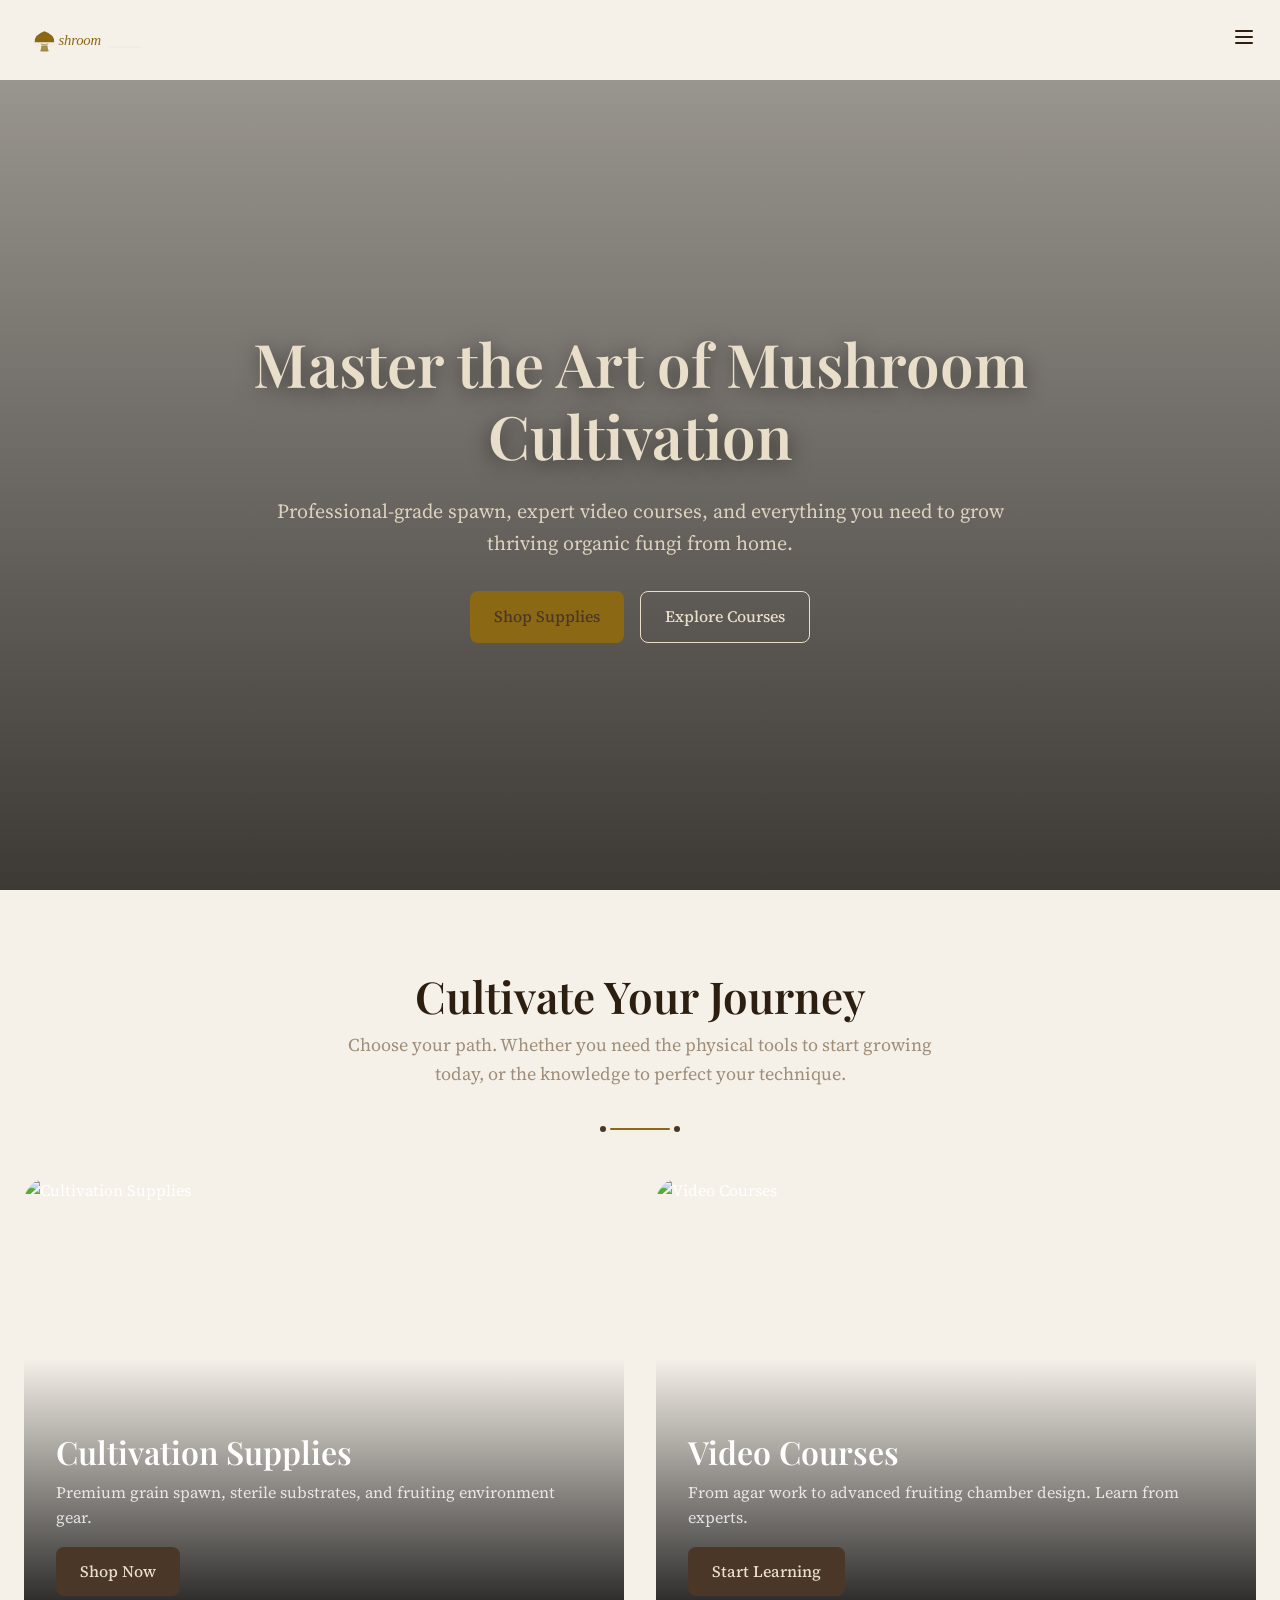
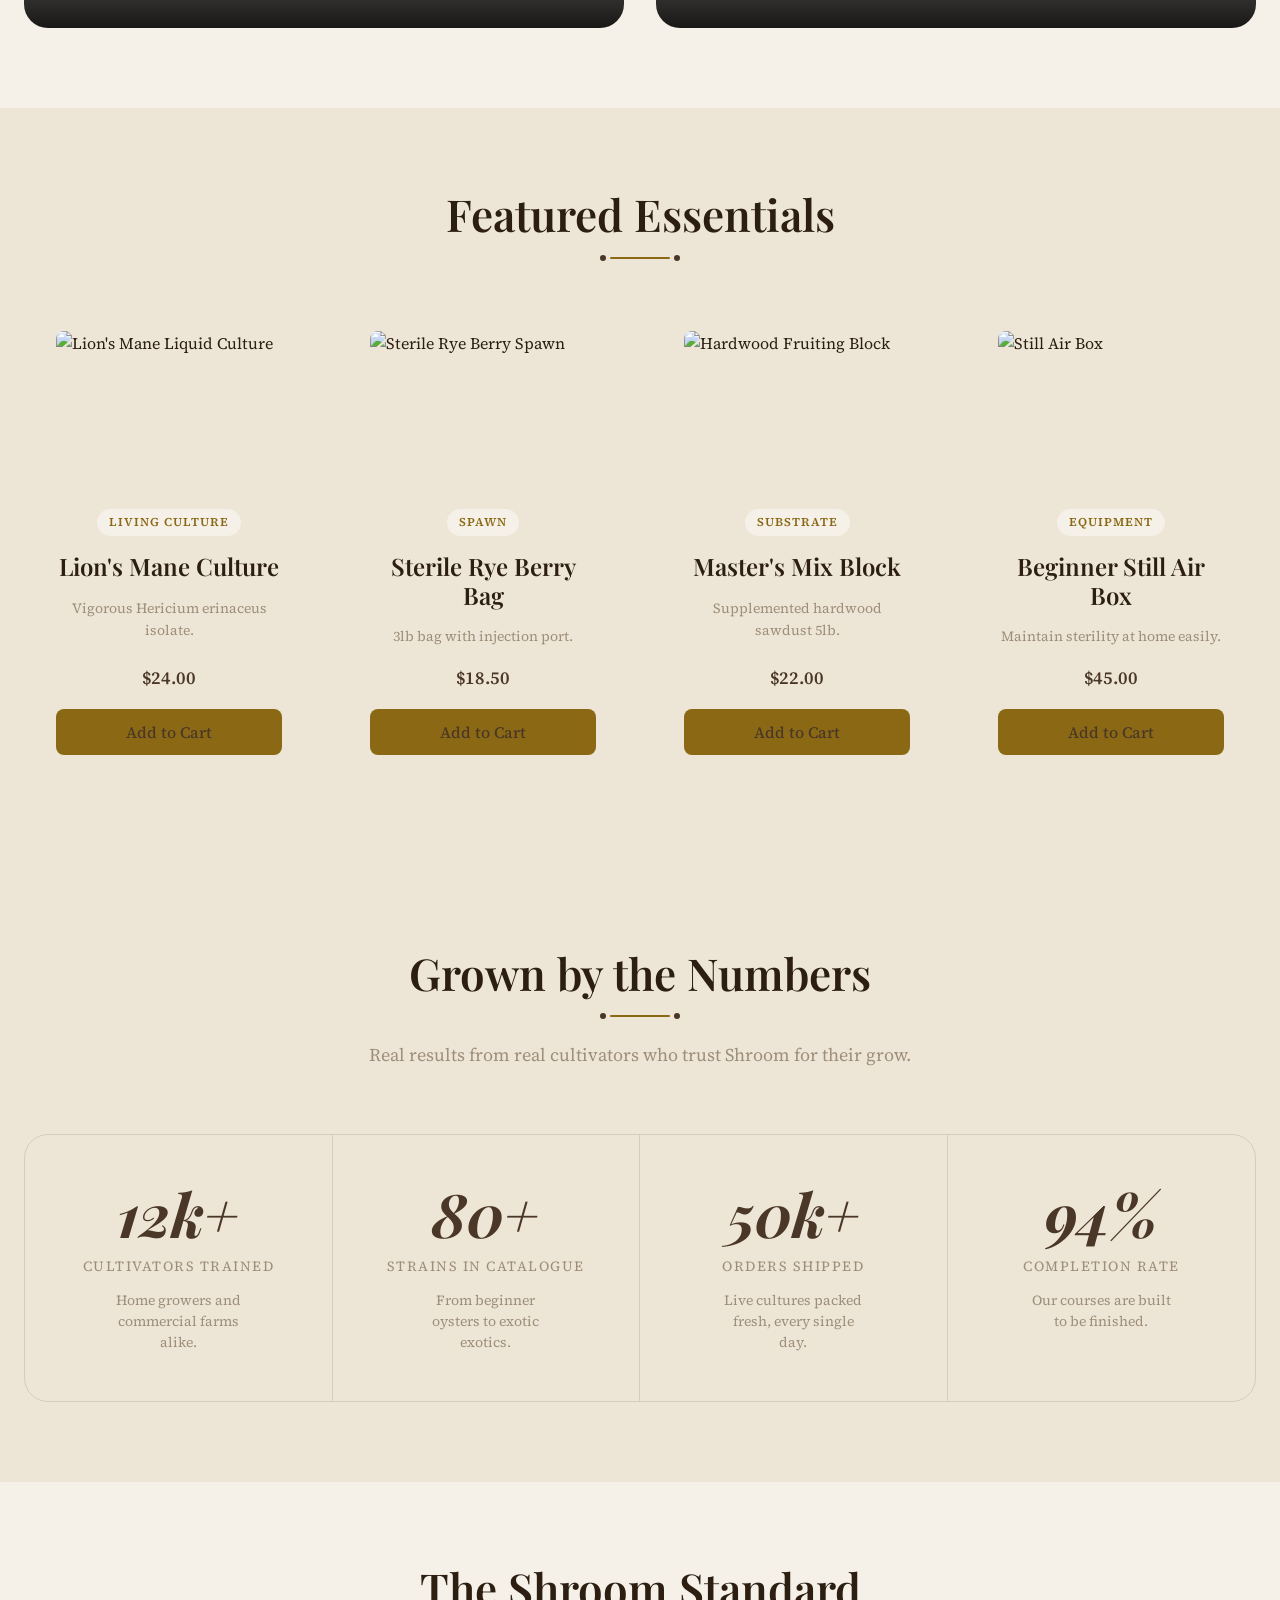
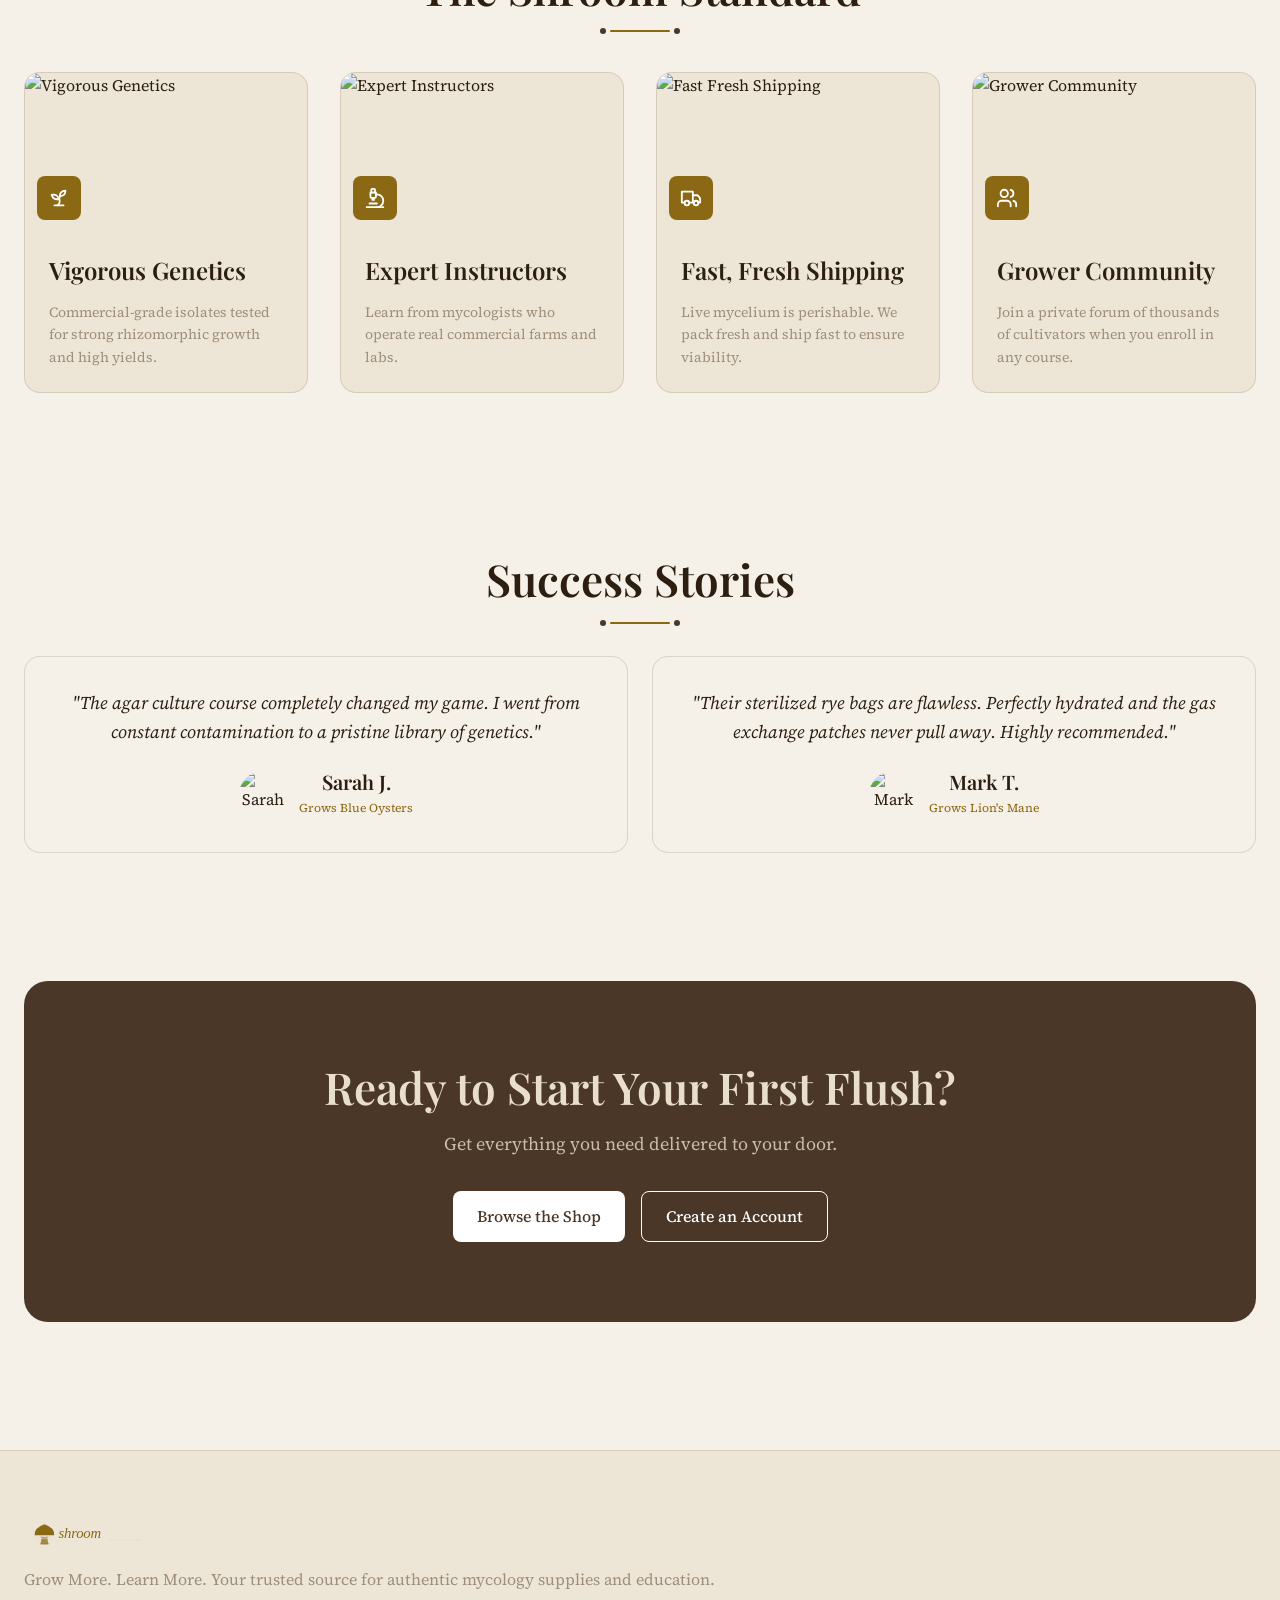
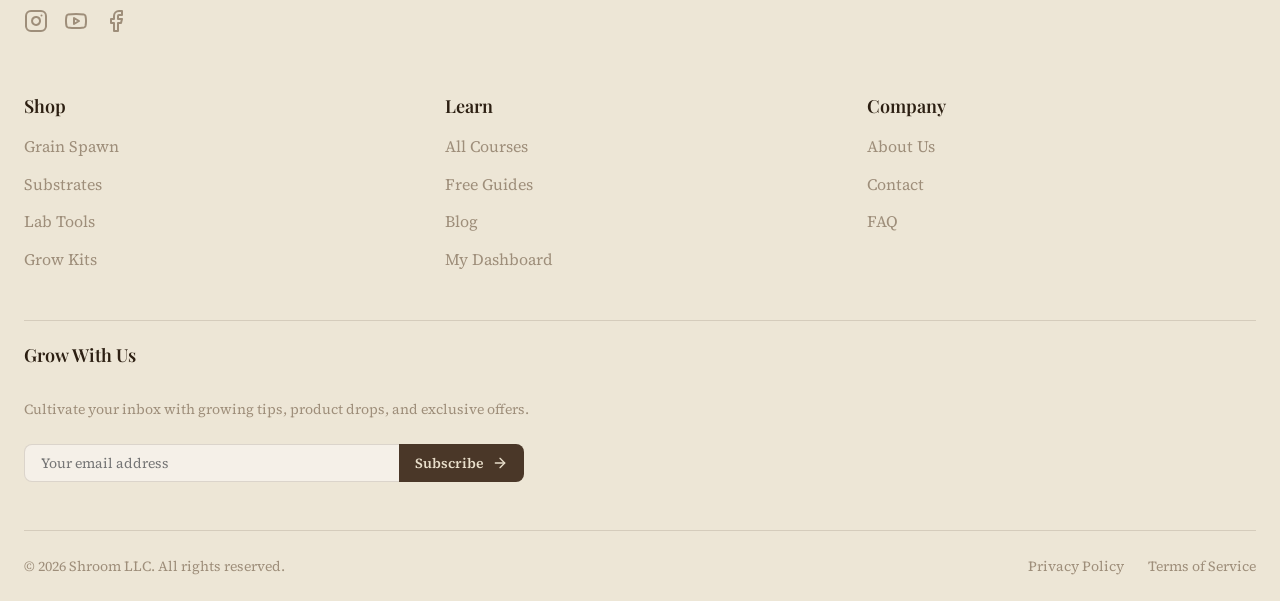
==== index.html @ fd96f79a "commit2" ====
<!DOCTYPE html>
<html lang="en">

<head>
  <meta charset="UTF-8">
  <meta name="viewport" content="width=device-width, initial-scale=1.0">
  <title>Shroom | Premium Mushroom Cultivation Supplies</title>
  <link rel="icon" type="image/svg+xml" href="assets/images/shroom_favicon.svg">
  <link rel="stylesheet" href="assets/css/style.css">
  <style>
    /* Hero specific */
    .hero {
      position: relative;
      min-height: 90vh;
      display: flex;
      align-items: center;
      justify-content: center;
      text-align: center;
      background: url('https://images.unsplash.com/photo-1416879595882-3373a0480b5b?q=80&w=2670&auto=format&fit=crop') center/cover no-repeat;
      padding: var(--space-20) var(--space-6);
      margin-top: var(--header-height);
    }

    .hero::before {
      content: '';
      position: absolute;
      inset: 0;
      background: linear-gradient(to bottom, rgba(15, 11, 8, 0.4), rgba(15, 11, 8, 0.8));
    }

    .hero-content {
      position: relative;
      z-index: 1;
      max-width: 800px;
    }

    .hero h1 {
      color: #E8DECA;
      margin-bottom: var(--space-6);
      text-shadow: 0 4px 20px rgba(0, 0, 0, 0.5);
    }

    .hero p {
      color: rgba(232, 222, 202, 0.9);
      font-size: var(--font-size-xl);
      margin-bottom: var(--space-8);
    }

    .hero-ctas {
      display: flex;
      gap: var(--space-4);
      justify-content: center;
      flex-wrap: wrap;
    }

    /* Verticals split */
    .verticals-grid {
      display: grid;
      grid-template-columns: 1fr 1fr;
      gap: var(--space-8);
      margin-top: var(--space-12);
    }

    @media (max-width: 768px) {
      .verticals-grid {
        grid-template-columns: 1fr;
      }
    }

    .vertical-card {
      position: relative;
      border-radius: var(--radius-xl);
      overflow: hidden;
      aspect-ratio: 4/3;
      display: flex;
      flex-direction: column;
      justify-content: flex-end;
      padding: var(--space-8);
      text-decoration: none;
      color: white !important;
    }

    .vertical-card::before {
      content: '';
      position: absolute;
      inset: 0;
      background: linear-gradient(to top, rgba(0, 0, 0, 0.9), transparent 60%);
      z-index: 1;
      transition: opacity var(--transition-base);
    }

    .vertical-card:hover::before {
      opacity: 0.8;
    }

    .vertical-card img {
      position: absolute;
      inset: 0;
      width: 100%;
      height: 100%;
      object-fit: cover;
      z-index: 0;
      transition: transform var(--transition-slow);
    }

    .vertical-card:hover img {
      transform: scale(1.05);
    }

    .vertical-content {
      position: relative;
      z-index: 2;
    }

    .vertical-content h3 {
      color: white;
      margin-bottom: var(--space-2);
    }

    /* Why Shroom features */
    .features-grid {
      display: grid;
      grid-template-columns: repeat(auto-fit, minmax(260px, 1fr));
      gap: var(--space-8);
    }

    .feature-item {
      background: var(--theme-surface);
      border-radius: var(--radius-lg);
      overflow: hidden;
      border: 1px solid var(--theme-border);
      text-align: left;
    }

    .feature-img-wrapper {
      position: relative;
      aspect-ratio: 16/9;
      overflow: hidden;
    }

    .feature-img-wrapper img {
      width: 100%;
      height: 100%;
      object-fit: cover;
      transition: transform var(--transition-slow);
    }

    .feature-item:hover .feature-img-wrapper img {
      transform: scale(1.05);
    }

    .feature-icon {
      position: absolute;
      bottom: var(--space-3);
      left: var(--space-3);
      width: 44px;
      height: 44px;
      background: var(--color-secondary);
      color: white;
      border-radius: var(--radius-md);
      display: flex;
      align-items: center;
      justify-content: center;
    }

    .feature-body {
      padding: var(--space-6);
    }

    /* Testimonials */
    .testimonial-slide {
      background: var(--theme-bg);
      border: 1px solid var(--theme-border);
      padding: var(--space-8);
      border-radius: var(--radius-lg);
      text-align: center;
    }

    .testimonial-quote {
      font-style: italic;
      font-size: var(--font-size-lg);
      margin-bottom: var(--space-6);
    }

    .testimonial-author {
      display: flex;
      align-items: center;
      justify-content: center;
      gap: var(--space-3);
    }

    @media (max-width: 1024px) {
      .features-grid {
        grid-template-columns: repeat(2, 1fr);
      }
    }

    @media (max-width: 360px) {
      .features-grid {
        grid-template-columns: repeat(1, 1fr);
      }
    }


    .testimonial-avatar {
      width: 48px;
      height: 48px;
      border-radius: 50%;
      object-fit: cover;
    }

    /* CTA Banner */
    .cta-banner {
      background: var(--color-primary);
      color: var(--color-text-dark);
      text-align: center;
      padding: var(--space-20) var(--space-6);
      border-radius: var(--radius-xl);
      margin: var(--space-12) 0;
      position: relative;
      overflow: hidden;
    }

    .cta-banner h2 {
      color: var(--color-text-dark);
      margin-bottom: var(--space-4);
      position: relative;
      z-index: 2;
    }

    .cta-banner p {
      color: rgba(232, 222, 202, 0.8);
      font-size: var(--font-size-lg);
      margin-bottom: var(--space-8);
      position: relative;
      z-index: 2;
    }

    .cta-banner-content {
      position: relative;
      z-index: 2;
    }

    .cta-banner::after {
      content: '';
      position: absolute;
      inset: 0;
      background: url('https://images.unsplash.com/photo-1594917637841-f76db0cced01?q=80&w=1000&auto=format&fit=crop') center/cover;
      opacity: 0.1;
      mix-blend-mode: overlay;
      z-index: 1;
    }

    .stats-section {
      padding: var(--space-20) var(--space-6);
      background: var(--theme-surface);
      text-align: center;
    }

    .stats-section .section-subtitle {
      margin-bottom: var(--space-16);
    }

    .stats-grid {
      display: grid;
      grid-template-columns: repeat(4, 1fr);
      gap: 0;
      max-width: var(--container-max);
      margin: 0 auto;
      border: 1px solid var(--theme-border);
      border-radius: var(--radius-xl);
      overflow: hidden;
    }

    @media (max-width: 768px) {
      .stats-grid {
        grid-template-columns: repeat(2, 1fr);
      }
    }

    @media (max-width: 400px) {
      .stats-grid {
        grid-template-columns: 1fr;
      }
    }

    .stat-item {
      padding: var(--space-12) var(--space-8);
      display: flex;
      flex-direction: column;
      align-items: center;
      gap: var(--space-3);
      border-right: 1px solid var(--theme-border);
      transition: background var(--transition-base);
    }

    .stat-item:last-child {
      border-right: none;
    }

    .stat-item:hover {
      background: var(--theme-bg);
    }

    @media (max-width: 768px) {
      .stat-item:nth-child(2) {
        border-right: none;
      }

      .stat-item:nth-child(1),
      .stat-item:nth-child(2) {
        border-bottom: 1px solid var(--theme-border);
      }
    }

    .stat-number {
      font-family: var(--font-display);
      font-size: var(--font-size-5xl);
      font-weight: 700;
      font-style: italic;
      color: var(--color-primary);
      line-height: 1;
    }

    html.dark .stat-number {
      color: var(--color-secondary);
    }

    .stat-label {
      font-size: var(--font-size-sm);
      color: var(--theme-text-muted);
      text-transform: uppercase;
      letter-spacing: 1.5px;
    }

    .stat-desc {
      font-size: var(--font-size-sm);
      color: var(--theme-text-muted);
      max-width: 140px;
      line-height: 1.5;
    }
  </style>
</head>

<body>

  <!-- Navbar -->
  <header class="navbar">
    <div class="container">
      <a href="index.html" class="nav-brand">
        <img src="assets/images/shroom_logo.svg" alt="Shroom" height="36" style="display:block;">
      </a>

      <ul class="nav-menu">
        <li><a href="index.html" class="nav-link">Home</a></li>
        <li><a href="home2.html" class="nav-link">Home 2</a></li>
        <li><a href="services.html" class="nav-link">Shop</a></li>

        <li><a href="blog.html" class="nav-link">Blog</a></li>
        <li><a href="contact.html" class="nav-link">Contact</a></li>
      </ul>

      <div class="nav-tools nav-tools-desktop">
        <div class="nav-divider"></div>
        <button type="button" class="tool-btn rtl-toggle-btn" aria-label="Toggle RTL">
          <svg xmlns="http://www.w3.org/2000/svg" width="24" height="24" viewBox="0 0 24 24" fill="none"
            stroke="currentColor" stroke-width="2" stroke-linecap="round" stroke-linejoin="round"
            class="lucide lucide-arrow-left-right">
            <path d="M8 3 4 7l4 4" />
            <path d="M4 7h16" />
            <path d="m16 21 4-4-4-4" />
            <path d="M20 17H4" />
          </svg>
        </button>
        <button type="button" class="tool-btn theme-toggle-btn" aria-label="Toggle Theme">
          <svg xmlns="http://www.w3.org/2000/svg" width="24" height="24" viewBox="0 0 24 24" fill="none"
            stroke="currentColor" stroke-width="2" stroke-linecap="round" stroke-linejoin="round"
            class="lucide lucide-moon">
            <path d="M12 3a6 6 0 0 0 9 9 9 9 0 1 1-9-9Z" />
          </svg>
        </button>
        <a href="login.html" class="nav-link" style="font-weight: 600;">Login</a>
        <a href="dashboard.html" class="nav-link" style="color: var(--color-secondary); font-weight: 600;">Dashboard</a>
      </div>

      <button class="hamburger-btn" aria-label="Open Menu">
        <svg xmlns="http://www.w3.org/2000/svg" width="24" height="24" viewBox="0 0 24 24" fill="none"
          stroke="currentColor" stroke-width="2" stroke-linecap="round" stroke-linejoin="round"
          class="lucide lucide-menu">
          <line x1="4" x2="20" y1="12" y2="12" />
          <line x1="4" x2="20" y1="6" y2="6" />
          <line x1="4" x2="20" y1="18" y2="18" />
        </svg>
      </button>
    </div>
  </header>

  <!-- Hamburger Drawer -->
  <div class="nav-drawer-overlay"></div>
  <div class="nav-drawer">
    <div class="nav-drawer-header">
      <a href="index.html" class="nav-brand">
        <img src="assets/images/shroom_logo.svg" alt="Shroom" height="36" style="display:block;">
      </a>
      <button class="nav-drawer-close" aria-label="Close Menu">
        <svg xmlns="http://www.w3.org/2000/svg" width="24" height="24" viewBox="0 0 24 24" fill="none"
          stroke="currentColor" stroke-width="2" stroke-linecap="round" stroke-linejoin="round" class="lucide lucide-x">
          <path d="M18 6 6 18" />
          <path d="m6 6 12 12" />
        </svg>
      </button>
    </div>
    <ul class="nav-drawer-menu">
      <li><a href="index.html" class="nav-link">Home</a></li>
      <li><a href="home2.html" class="nav-link">Home 2</a></li>
      <li><a href="services.html" class="nav-link">Shop</a></li>

      <li><a href="blog.html" class="nav-link">Blog</a></li>
      <li><a href="contact.html" class="nav-link">Contact</a></li>
      <li><a href="dashboard.html" class="nav-link" style="color: var(--color-secondary);">Dashboard</a></li>
      <li style="margin-top: var(--space-4);"><a href="login.html" class="btn btn-primary btn-block">Login</a></li>
    </ul>
    <div class="nav-drawer-tools">
      <button type="button" class="tool-btn rtl-toggle-btn" aria-label="Toggle RTL"
        style="width: auto; height: auto; border-radius: var(--radius-md); padding: var(--space-2) var(--space-4); display: flex; gap: var(--space-2); align-items: center;">
        <svg xmlns="http://www.w3.org/2000/svg" width="20" height="20" viewBox="0 0 24 24" fill="none"
          stroke="currentColor" stroke-width="2" stroke-linecap="round" stroke-linejoin="round"
          class="lucide lucide-arrow-left-right">
          <path d="M8 3 4 7l4 4" />
          <path d="M4 7h16" />
          <path d="m16 21 4-4-4-4" />
          <path d="M20 17H4" />
        </svg>
        <span style="font-size: var(--font-size-sm); font-weight: 500;">RTL</span>
      </button>
      <button type="button" class="tool-btn theme-toggle-btn" aria-label="Toggle Theme"
        style="width: auto; height: auto; border-radius: var(--radius-md); padding: var(--space-2) var(--space-4); display: flex; gap: var(--space-2); align-items: center;">
        <svg xmlns="http://www.w3.org/2000/svg" width="20" height="20" viewBox="0 0 24 24" fill="none"
          stroke="currentColor" stroke-width="2" stroke-linecap="round" stroke-linejoin="round"
          class="lucide lucide-moon">
          <path d="M12 3a6 6 0 0 0 9 9 9 9 0 1 1-9-9Z" />
        </svg>
        <span style="font-size: var(--font-size-sm); font-weight: 500;">Dark Mode</span>
      </button>
    </div>
  </div>

  <main>
    <!-- Section 1: Hero -->
    <section class="hero">
      <div class="hero-content">
        <h1 class="fade-in" style="animation-delay: 0.1s;">Master the Art of Mushroom Cultivation</h1>
        <p class="fade-in" style="animation-delay: 0.2s;">Professional-grade spawn, expert video courses, and everything
          you need to grow thriving organic fungi from home.</p>
        <div class="hero-ctas fade-in" style="animation-delay: 0.3s;">
          <a href="services.html" class="btn btn-accent">Shop Supplies</a>
          <a href="services.html" class="btn btn-secondary" style="border-color: #E8DECA; color: #E8DECA;">Explore
            Courses</a>
        </div>
      </div>
    </section>

    <!-- Section 2: Product Verticals -->
    <section class="section">
      <div class="container">
        <h2 class="section-title fade-in">Cultivate Your Journey</h2>
        <p class="section-subtitle fade-in">Choose your path. Whether you need the physical tools to start growing
          today, or the knowledge to perfect your technique.</p>
        <div class="divider fade-in"></div>

        <div class="verticals-grid">
          <a href="services.html" class="vertical-card fade-in">
            <img src="assets/images/cultivation-supplies.jpg" alt="Cultivation Supplies">
            <div class="vertical-content">
              <h3>Cultivation Supplies</h3>
              <p style="color: rgba(255,255,255,0.8); margin-bottom: var(--space-4);">Premium grain spawn, sterile
                substrates, and fruiting environment gear.</p>
              <span class="btn btn-primary">Shop Now</span>
            </div>
          </a>
          <a href="services.html" class="vertical-card fade-in" style="animation-delay: 0.1s;">
            <img src="assets/images/video-courses.jpg" alt="Video Courses">
            <div class="vertical-content">
              <h3>Video Courses</h3>
              <p style="color: rgba(255,255,255,0.8); margin-bottom: var(--space-4);">From agar work to advanced
                fruiting chamber design. Learn from experts.</p>
              <span class="btn btn-primary">Start Learning</span>
            </div>
          </a>
        </div>
        </a>
      </div>
      </div>
    </section>

    <!-- Section 3: Featured Products -->
    <section class="section" style="background: var(--theme-surface);">
      <div class="container">
        <h2 class="section-title fade-in">Featured Essentials</h2>
        <div class="divider fade-in"></div>

        <div class="card-grid cols-4" style="margin-top: var(--space-10);">
          <!-- Product Card 1 -->
          <div class="card fade-in">
            <div class="card-img-wrapper">
              <img src="assets/images/lions-mane-culture.jpg" class="card-img" alt="Lion's Mane Liquid Culture">
            </div>
            <span class="card-tag">Living Culture</span>
            <h4 class="card-title">Lion's Mane Culture</h4>
            <p class="card-desc">Vigorous Hericium erinaceus isolate.</p>
            <span class="card-price">$24.00</span>
            <button class="btn btn-accent btn-block">Add to Cart</button>
          </div>
          <!-- Product Card 2 -->
          <div class="card fade-in" style="animation-delay: 0.1s;">
            <div class="card-img-wrapper">
              <img src="assets/images/rye-berry-spawn.jpg" class="card-img" alt="Sterile Rye Berry Spawn">
            </div>
            <span class="card-tag">Spawn</span>
            <h4 class="card-title">Sterile Rye Berry Bag</h4>
            <p class="card-desc">3lb bag with injection port.</p>
            <span class="card-price">$18.50</span>
            <button class="btn btn-accent btn-block">Add to Cart</button>
          </div>
          <!-- Product Card 3 -->
          <div class="card fade-in" style="animation-delay: 0.2s;">
            <div class="card-img-wrapper">
              <img src="assets/images/masters-mix-block.jpg" class="card-img" alt="Hardwood Fruiting Block">
            </div>
            <span class="card-tag">Substrate</span>
            <h4 class="card-title">Master's Mix Block</h4>
            <p class="card-desc">Supplemented hardwood sawdust 5lb.</p>
            <span class="card-price">$22.00</span>
            <button class="btn btn-accent btn-block">Add to Cart</button>
          </div>
          <!-- Product Card 4 -->
          <div class="card fade-in" style="animation-delay: 0.3s;">
            <div class="card-img-wrapper">
              <img src="assets/images/still-air-box.jpg" class="card-img" alt="Still Air Box">
            </div>
            <span class="card-tag">Equipment</span>
            <h4 class="card-title">Beginner Still Air Box</h4>
            <p class="card-desc">Maintain sterility at home easily.</p>
            <span class="card-price">$45.00</span>
            <button class="btn btn-accent btn-block">Add to Cart</button>
          </div>
        </div>
      </div>
    </section>
    <!-- Stats Section -->
    <section class="stats-section">
      <h2 class="section-title fade-in">Grown by the Numbers</h2>
      <div class="divider fade-in"></div>
      <p class="section-subtitle fade-in">Real results from real cultivators who trust Shroom for their grow.</p>

      <div class="stats-grid">
        <div class="stat-item fade-in">
          <span class="stat-number">12k+</span>
          <span class="stat-label">Cultivators Trained</span>
          <p class="stat-desc">Home growers and commercial farms alike.</p>
        </div>
        <div class="stat-item fade-in" style="animation-delay: 0.1s;">
          <span class="stat-number">80+</span>
          <span class="stat-label">Strains in Catalogue</span>
          <p class="stat-desc">From beginner oysters to exotic exotics.</p>
        </div>
        <div class="stat-item fade-in" style="animation-delay: 0.2s;">
          <span class="stat-number">50k+</span>
          <span class="stat-label">Orders Shipped</span>
          <p class="stat-desc">Live cultures packed fresh, every single day.</p>
        </div>
        <div class="stat-item fade-in" style="animation-delay: 0.3s;">
          <span class="stat-number">94%</span>
          <span class="stat-label">Completion Rate</span>
          <p class="stat-desc">Our courses are built to be finished.</p>
        </div>
      </div>
    </section>
    <!-- Section 4: Why Shroom -->
    <section class="section">
      <div class="container">
        <h2 class="section-title fade-in">The Shroom Standard</h2>
        <div class="divider fade-in"></div>

        <div class="features-grid" style="margin-top: var(--space-10);">

          <!-- Vigorous Genetics -->
          <div class="feature-item fade-in">
            <div class="feature-img-wrapper">
              <img src="assets/images/vigorous-genetics.jpg" alt="Vigorous Genetics">
              <div class="feature-icon">
                <svg xmlns="http://www.w3.org/2000/svg" width="22" height="22" viewBox="0 0 24 24" fill="none"
                  stroke="currentColor" stroke-width="2" stroke-linecap="round" stroke-linejoin="round"
                  class="lucide lucide-sprout">
                  <path d="M7 20h10" />
                  <path d="M10 20c5.5-2.5.8-6.4 3-10" />
                  <path d="M9.5 9.4c1.1.8 1.8 2.2 2.3 3.7-2 .4-3.5.4-4.8-.3-1.2-.6-2.3-1.9-3-4.2 2.8-.5 4.4 0 5.5.8z" />
                  <path d="M14.1 6a7 7 0 0 0-1.1 4c1.9-.1 3.3-.6 4.3-1.4 1-1 1.6-2.3 1.7-4.6-2.7.1-4 1-4.9 2z" />
                </svg>
              </div>
            </div>
            <div class="feature-body">
              <h4>Vigorous Genetics</h4>
              <p style="color: var(--theme-text-muted); font-size: var(--font-size-sm);">Commercial-grade isolates
                tested for strong rhizomorphic growth and high yields.</p>
            </div>
          </div>

          <!-- Expert Instructors -->
          <div class="feature-item fade-in" style="animation-delay: 0.1s;">
            <div class="feature-img-wrapper">
              <img src="https://images.unsplash.com/photo-1576086213369-97a306d36557?w=800&auto=format&fit=crop"
                alt="Expert Instructors">
              <div class="feature-icon">
                <svg xmlns="http://www.w3.org/2000/svg" width="22" height="22" viewBox="0 0 24 24" fill="none"
                  stroke="currentColor" stroke-width="2" stroke-linecap="round" stroke-linejoin="round"
                  class="lucide lucide-microscope">
                  <path d="M6 18h8" />
                  <path d="M3 22h18" />
                  <path d="M14 22a7 7 0 1 0 0-14h-1" />
                  <path d="M9 14h2" />
                  <path d="M9 12a2 2 0 0 1-2-2V6h6v4a2 2 0 0 1-2 2Z" />
                  <path d="M12 6V3a1 1 0 0 0-1-1H9a1 1 0 0 0-1 1v3" />
                </svg>
              </div>
            </div>
            <div class="feature-body">
              <h4>Expert Instructors</h4>
              <p style="color: var(--theme-text-muted); font-size: var(--font-size-sm);">Learn from mycologists who
                operate real commercial farms and labs.</p>
            </div>
          </div>

          <!-- Fast, Fresh Shipping -->
          <div class="feature-item fade-in" style="animation-delay: 0.2s;">
            <div class="feature-img-wrapper">
              <img src="https://images.unsplash.com/photo-1586528116311-ad8dd3c8310d?w=800&auto=format&fit=crop"
                alt="Fast Fresh Shipping">
              <div class="feature-icon">
                <svg xmlns="http://www.w3.org/2000/svg" width="22" height="22" viewBox="0 0 24 24" fill="none"
                  stroke="currentColor" stroke-width="2" stroke-linecap="round" stroke-linejoin="round"
                  class="lucide lucide-truck">
                  <path d="M10 17h4V5H2v12h3" />
                  <path d="M20 17h2v-3.34a4 4 0 0 0-1.17-2.83L19 9h-5" />
                  <path d="M14 17h1" />
                  <circle cx="7.5" cy="17.5" r="2.5" />
                  <circle cx="17.5" cy="17.5" r="2.5" />
                </svg>
              </div>
            </div>
            <div class="feature-body">
              <h4>Fast, Fresh Shipping</h4>
              <p style="color: var(--theme-text-muted); font-size: var(--font-size-sm);">Live mycelium is perishable. We
                pack fresh and ship fast to ensure viability.</p>
            </div>
          </div>

          <!-- Grower Community -->
          <div class="feature-item fade-in" style="animation-delay: 0.3s;">
            <div class="feature-img-wrapper">
              <img src="assets/images/grower-community.jpg" alt="Grower Community">
              <div class="feature-icon">
                <svg xmlns="http://www.w3.org/2000/svg" width="22" height="22" viewBox="0 0 24 24" fill="none"
                  stroke="currentColor" stroke-width="2" stroke-linecap="round" stroke-linejoin="round"
                  class="lucide lucide-users">
                  <path d="M16 21v-2a4 4 0 0 0-4-4H6a4 4 0 0 0-4 4v2" />
                  <circle cx="9" cy="7" r="4" />
                  <path d="M22 21v-2a4 4 0 0 0-3-3.87" />
                  <path d="M16 3.13a4 4 0 0 1 0 7.75" />
                </svg>
              </div>
            </div>
            <div class="feature-body">
              <h4>Grower Community</h4>
              <p style="color: var(--theme-text-muted); font-size: var(--font-size-sm);">Join a private forum of
                thousands of cultivators when you enroll in any course.</p>
            </div>
          </div>

        </div>
      </div>
    </section>

    <!-- Section 5: Testimonials -->
    <section class="section">
      <div class="container">
        <h2 class="section-title fade-in">Success Stories</h2>
        <div class="divider fade-in"></div>

        <div class="card-grid" style="margin-top: var(--space-8);">
          <div class="testimonial-slide fade-in">
            <p class="testimonial-quote">"The agar culture course completely changed my game. I went from constant
              contamination to a pristine library of genetics."</p>
            <div class="testimonial-author">
              <img src="https://images.unsplash.com/photo-1544005313-94ddf0286df2?w=100&auto=format&fit=crop"
                class="testimonial-avatar" alt="Sarah J.">
              <div>
                <h5 style="margin-bottom: 0;">Sarah J.</h5>
                <span style="font-size: var(--font-size-xs); color: var(--color-secondary);">Grows Blue Oysters</span>
              </div>
            </div>
          </div>
          <div class="testimonial-slide fade-in" style="animation-delay: 0.1s;">
            <p class="testimonial-quote">"Their sterilized rye bags are flawless. Perfectly hydrated and the gas
              exchange patches never pull away. Highly recommended."</p>
            <div class="testimonial-author">
              <img src="https://images.unsplash.com/photo-1506794778202-cad84cf45f1d?w=100&auto=format&fit=crop"
                class="testimonial-avatar" alt="Mark T.">
              <div>
                <h5 style="margin-bottom: 0;">Mark T.</h5>
                <span style="font-size: var(--font-size-xs); color: var(--color-secondary);">Grows Lion's Mane</span>
              </div>
            </div>
          </div>
        </div>
      </div>
    </section>

    <!-- Section 6: CTA Banner -->
    <section class="container" style="padding-bottom: var(--space-20);">
      <div class="cta-banner fade-in">
        <div class="cta-banner-content">
          <h2>Ready to Start Your First Flush?</h2>
          <p>Get everything you need delivered to your door.</p>
          <div style="display: flex; gap: var(--space-4); justify-content: center;">
            <a href="services.html" class="btn" style="background: white; color: var(--color-primary);">Browse the
              Shop</a>
            <a href="register.html" class="btn btn-secondary" style="border-color: white; color: white;">Create an
              Account</a>
          </div>
        </div>
      </div>
    </section>

  </main>

  <!-- Footer -->
  <footer class="site-footer">
    <div class="container">
      <div class="footer-grid">
        <div class="footer-brand">
          <a href="index.html" class="nav-brand">
            <img src="assets/images/shroom_logo.svg" alt="Shroom" height="36" style="display:block;">
          </a>
          <p class="footer-tagline">Grow More. Learn More. Your trusted source for authentic mycology supplies and
            education.</p>
          <div class="footer-socials">
            <a href="#" class="social-link" aria-label="Instagram">
              <svg xmlns="http://www.w3.org/2000/svg" width="24" height="24" viewBox="0 0 24 24" fill="none"
                stroke="currentColor" stroke-width="2" stroke-linecap="round" stroke-linejoin="round"
                class="lucide lucide-instagram">
                <rect width="20" height="20" x="2" y="2" rx="5" ry="5" />
                <path d="M16 11.37A4 4 0 1 1 12.63 8 4 4 0 0 1 16 11.37z" />
                <line x1="17.5" x2="17.51" y1="6.5" y2="6.5" />
              </svg>
            </a>
            <a href="#" class="social-link" aria-label="YouTube">
              <svg xmlns="http://www.w3.org/2000/svg" width="24" height="24" viewBox="0 0 24 24" fill="none"
                stroke="currentColor" stroke-width="2" stroke-linecap="round" stroke-linejoin="round"
                class="lucide lucide-youtube">
                <path
                  d="M2.5 17a24.12 24.12 0 0 1 0-10 2 2 0 0 1 1.4-1.4 49.56 49.56 0 0 1 16.2 0A2 2 0 0 1 21.5 7a24.12 24.12 0 0 1 0 10 2 2 0 0 1-1.4 1.4 49.55 49.55 0 0 1-16.2 0A2 2 0 0 1 2.5 17" />
                <path d="m10 15 5-3-5-3z" />
              </svg>
            </a>
            <a href="#" class="social-link" aria-label="Facebook">
              <svg xmlns="http://www.w3.org/2000/svg" width="24" height="24" viewBox="0 0 24 24" fill="none"
                stroke="currentColor" stroke-width="2" stroke-linecap="round" stroke-linejoin="round"
                class="lucide lucide-facebook">
                <path d="M18 2h-3a5 5 0 0 0-5 5v3H7v4h3v8h4v-8h3l1-4h-4V7a1 1 0 0 1 1-1h3z" />
              </svg>
            </a>
          </div>
        </div>

        <div>
          <h5 class="footer-heading">Shop</h5>
          <ul class="footer-links">
            <li><a href="services.html">Grain Spawn</a></li>
            <li><a href="services.html">Substrates</a></li>
            <li><a href="services.html">Lab Tools</a></li>
            <li><a href="services.html">Grow Kits</a></li>
          </ul>
        </div>

        <div>
          <h5 class="footer-heading">Learn</h5>
          <ul class="footer-links">
            <li><a href="services.html">All Courses</a></li>
            <li><a href="blog.html">Free Guides</a></li>
            <li><a href="blog.html">Blog</a></li>
            <li><a href="dashboard.html">My Dashboard</a></li>
          </ul>
        </div>

        <div>
          <h5 class="footer-heading">Company</h5>
          <ul class="footer-links">
            <li><a href="#">About Us</a></li>
            <li><a href="contact.html">Contact</a></li>
            <li><a href="#">FAQ</a></li>
          </ul>
        </div>
        <div class="footer-newsletter">
          <h5 class="footer-heading">Grow With Us</h5>
          <p class="newsletter-description">Cultivate your inbox with growing tips, product drops, and exclusive
            offers.</p>
          <form class="newsletter-form" onsubmit="event.preventDefault(); alert('Subscribed!');">
            <input type="email" class="newsletter-input" placeholder="Your email address" required>
            <button type="submit" class="newsletter-btn">
              <span>Subscribe</span>
              <svg xmlns="http://www.w3.org/2000/svg" width="16" height="16" viewBox="0 0 24 24" fill="none"
                stroke="currentColor" stroke-width="2" stroke-linecap="round" stroke-linejoin="round"
                class="lucide lucide-arrow-right">
                <path d="M5 12h14" />
                <path d="m12 5 7 7-7 7" />
              </svg>
            </button>
          </form>
        </div>
      </div>

      <div class="footer-bottom">
        <p>&copy; 2026 Shroom LLC. All rights reserved.</p>
        <div class="footer-legal-links">
          <a href="#">Privacy Policy</a>
          <a href="#">Terms of Service</a>
        </div>
      </div>
    </div>
  </footer>

  <script src="assets/js/main.js">

  </script>

</body>

</html>
---- assets/css/style.css ----
@import url('https://fonts.googleapis.com/css2?family=Playfair+Display:ital,wght@0,400..900;1,400..900&family=Source+Serif+4:ital,opsz,wght@0,8..60,200..900;1,8..60,200..900&display=swap');

:root {
  /* Colors */
  --color-primary: #4A3728;
  --color-secondary: #8B6914;
  --color-bg-light: #F5F0E8;
  --color-bg-dark: #0F0B08;
  --color-surface-light: #EDE6D6;
  --color-surface-dark: #1A1208;
  --color-text-light: #2C1F12;
  --color-text-dark: #E8DECA;
  --color-muted: #9E8E7A;

  /* Theme Maps (Light by default) */
  --theme-bg: var(--color-bg-light);
  --theme-surface: var(--color-surface-light);
  --theme-text: var(--color-text-light);
  --theme-text-muted: var(--color-muted);
  --theme-border: rgba(74, 55, 40, 0.15);
  
  /* Typography */
  --font-display: 'Playfair Display', Georgia, serif;
  --font-body: 'Source Serif 4', Georgia, serif;
  
  --font-size-xs: 0.75rem;
  --font-size-sm: 0.875rem;
  --font-size-base: 1rem;
  --font-size-lg: 1.125rem;
  --font-size-xl: 1.25rem;
  --font-size-2xl: 1.5rem;
  --font-size-3xl: 2rem;
  --font-size-4xl: 2.75rem;
  --font-size-5xl: 3.75rem;

  /* Spacing */
  --space-1: 0.25rem; 
  --space-2: 0.5rem; 
  --space-3: 0.75rem;
  --space-4: 1rem; 
  --space-6: 1.5rem; 
  --space-8: 2rem;
  --space-10: 2.5rem; 
  --space-12: 3rem; 
  --space-16: 4rem;
  --space-20: 5rem; 
  --space-24: 6rem;

  /* Layout */
  --container-max: 1280px;
  --radius-sm: 4px; 
  --radius-md: 8px; 
  --radius-lg: 16px; 
  --radius-xl: 24px;

  /* Transitions */
  --transition-fast: 0.15s ease;
  --transition-base: 0.3s ease;
  --transition-slow: 0.5s ease;
  
  /* Components */
  --header-height: 80px;
  --sidebar-width: 260px;
}

/* Dark Mode */
html.dark {
  --theme-bg: var(--color-bg-dark);
  --theme-surface: var(--color-surface-dark);
  --theme-text: var(--color-text-dark);
  --theme-text-muted: rgba(232, 222, 202, 0.6);
  --theme-border: rgba(232, 222, 202, 0.15);
}

/* Reset / Base */
* {
  box-sizing: border-box;
  margin: 0;
  padding: 0;
}

html {
  scroll-behavior: smooth;
  transition: background var(--transition-base), color var(--transition-base);
}

body {
  font-family: var(--font-body);
  font-size: var(--font-size-base);
  line-height: 1.6;
  background-color: var(--theme-bg);
  color: var(--theme-text);
  overflow-x: hidden;
  display: flex;
  flex-direction: column;
  min-height: 100vh;
}

img {
  max-width: 100%;
  height: auto;
  display: block;
}

a {
  color: inherit;
  text-decoration: none;
  transition: color var(--transition-fast);
}

button {
  font-family: inherit;
  border: none;
  background: none;
  cursor: pointer;
}

h1, h2, h3, h4, h5, h6 {
  font-family: var(--font-display);
  font-weight: 600;
  line-height: 1.2;
  margin-bottom: var(--space-4);
  color: var(--theme-text);
}

h1 { font-size: var(--font-size-5xl); }
h2 { font-size: var(--font-size-4xl); }
h3 { font-size: var(--font-size-3xl); }
h4 { font-size: var(--font-size-2xl); }
h5 { font-size: var(--font-size-xl); }
h6 { font-size: var(--font-size-lg); }

/* Globals & Layout */
.container {
  width: 100%;
  max-width: var(--container-max);
  margin: 0 auto;
  padding: 0 var(--space-6);
}

.section {
  padding: var(--space-20) 0;
}

.section-title {
  text-align: center;
  margin-bottom: var(--space-2);
}

.section-subtitle {
  text-align: center;
  color: var(--theme-text-muted);
  max-width: 600px;
  margin: 0 auto var(--space-10);
  font-size: var(--font-size-lg);
}

.divider {
  width: 60px;
  height: 2px;
  background-color: var(--color-secondary);
  margin: var(--space-4) auto var(--space-6);
  border-radius: var(--radius-sm);
  position: relative;
}
.divider::before, .divider::after {
  content: '';
  position: absolute;
  top: -2px;
  width: 6px;
  height: 6px;
  border-radius: 50%;
  background-color: var(--color-primary);
}
.divider::before { left: -10px; }
.divider::after { right: -10px; }
html.dark .divider::before, html.dark .divider::after {
  background-color: var(--color-secondary);
}

/* Button Variants */
.btn {
  display: inline-flex;
  align-items: center;
  justify-content: center;
  gap: var(--space-2);
  padding: var(--space-3) var(--space-6);
  font-size: var(--font-size-base);
  font-weight: 500;
  border-radius: var(--radius-md);
  transition: transform var(--transition-fast), box-shadow var(--transition-fast), background var(--transition-fast), color var(--transition-fast);
  text-align: center;
}

.btn:hover {
  transform: scale(1.03) translateY(-1px);
  box-shadow: 0 4px 12px rgba(0,0,0,0.1);
}

.btn:active {
  transform: scale(0.98);
}

.btn-primary {
  background-color: var(--color-primary);
  color: var(--color-text-dark);
}
.btn-primary:hover {
  background-color: #3b2b1f;
  color: var(--color-text-dark);
}

.btn-secondary {
  border: 1px solid var(--color-primary);
  color: var(--color-primary);
}
html.dark .btn-secondary {
  border-color: var(--color-secondary);
  color: var(--color-secondary);
}

.btn-secondary:hover {
  background-color: rgba(74, 55, 40, 0.05);
}
html.dark .btn-secondary:hover {
  background-color: rgba(139, 105, 20, 0.1);
}

.btn-accent {
  background-color: var(--color-secondary);
  color: var(--color-primary);
}
.btn-accent:hover {
  background-color: #7a5c10;
  color: var(--color-primary);
}

.btn-block {
  width: 100%;
}

/* Navbar */
.navbar {
  position: fixed;
  top: 0; left: 0; right: 0;
  height: var(--header-height);
  display: flex;
  align-items: center;
  z-index: 1000;
  transition: background var(--transition-base), box-shadow var(--transition-fast);
  background: var(--theme-bg);
}
.navbar.scrolled {
  background: rgba(245, 240, 232, 0.9);
  backdrop-filter: blur(10px);
  box-shadow: 0 2px 10px rgba(0,0,0,0.05);
}
html.dark .navbar.scrolled {
  background: rgba(15, 11, 8, 0.9);
  box-shadow: 0 2px 10px rgba(0,0,0,0.5);
}

.navbar .container {
  display: flex;
  align-items: center;
  justify-content: space-between;
}

.nav-brand {
  font-family: var(--font-display);
  font-style: italic;
  font-weight: 700;
  font-size: var(--font-size-2xl);
  color: var(--theme-text);
  letter-spacing: -0.5px;
}

.nav-menu {
  display: flex;
  align-items: center;
  gap: var(--space-6);
  list-style: none;
}

.nav-link {
  font-weight: 500;
  position: relative;
}
.nav-link::after {
  content: '';
  position: absolute;
  bottom: -4px; left: 0; right: 0;
  height: 2px;
  background: var(--color-secondary);
  transform: scaleX(0);
  transition: transform var(--transition-base);
  transform-origin: right;
}
.nav-link:hover::after {
  transform: scaleX(1);
  transform-origin: left;
}

.nav-tools {
  display: flex;
  align-items: center;
  gap: var(--space-4);
}

.tool-btn {
  width: 36px; height: 36px;
  display: flex; align-items: center; justify-content: center;
  border-radius: 50%;
  color: var(--theme-text);
  background: var(--theme-surface);
  transition: background var(--transition-fast);
}
.tool-btn:hover {
  background: var(--theme-border);
}
.tool-btn svg {
  width: 20px; height: 20px;
}

.nav-divider {
  width: 1px;
  height: 24px;
  background: var(--theme-border);
}

.hamburger-btn {
  display: none;
  font-size: 24px;
  color: var(--theme-text);
}

/* Nav Drawer */
.nav-drawer-overlay {
  position: fixed;
  inset: 0;
  background: rgba(0,0,0,0.6);
  z-index: 9998;
  opacity: 0;
  visibility: hidden;
  transition: opacity var(--transition-base);
}
.nav-drawer-overlay.active {
  opacity: 1;
  visibility: visible;
}

.nav-drawer {
  position: fixed;
  top: 0; right: 0; bottom: 0;
  width: 300px;
  background: var(--theme-bg);
  z-index: 9999;
  transform: translateX(100%);
  transition: transform var(--transition-base);
  padding: var(--space-8) var(--space-6);
  display: flex;
  flex-direction: column;
}
.nav-drawer.active {
  transform: translateX(0);
}
.nav-drawer-header {
  display: flex;
  justify-content: space-between;
  align-items: center;
  margin-bottom: var(--space-8);
}
.nav-drawer-close {
  color: var(--theme-text);
}
.nav-drawer-menu {
  display: flex;
  flex-direction: column;
  gap: var(--space-6);
  list-style: none;
  margin-bottom: auto;
}
.nav-drawer-tools {
  display: flex;
  gap: var(--space-4);
  padding-top: var(--space-6);
  border-top: 1px solid var(--theme-border);
}

/* Auth Cards */
.auth-page {
  min-height: 100vh;
  display: flex;
  align-items: center;
  justify-content: center;
  padding: var(--space-6);
  background: var(--theme-bg);
}

.auth-card {
  width: 100%;
  max-width: 480px;
  background: var(--theme-surface);
  border-radius: var(--radius-xl);
  padding: var(--space-10);
  box-shadow: 0 10px 40px rgba(0,0,0,0.05);
  position: relative;
}
html.dark .auth-card {
  box-shadow: 0 10px 40px rgba(0,0,0,0.3);
}

.auth-toggles {
  position: absolute;
  top: var(--space-6);
  right: var(--space-6);
  display: flex;
  gap: var(--space-2);
}

.auth-header {
  text-align: center;
  margin-bottom: var(--space-8);
}
.auth-logo {
  font-family: var(--font-display);
  font-style: italic;
  font-weight: 700;
  font-size: var(--font-size-3xl);
  color: var(--color-primary);
  margin-bottom: var(--space-2);
  display: inline-block;
}
/* html.dark .auth-logo { color: var(--color-secondary); } */

.nav-brand img,
.auth-logo img {
  height: 36px;
  width: auto;
  display: block;
}
.auth-logo img {
  height: 48px;
  margin: 0 auto;
}

.auth-form {
  display: flex;
  flex-direction: column;
  gap: var(--space-4);
}

.form-group {
  display: flex;
  flex-direction: column;
  gap: var(--space-2);
}

.form-label {
  font-size: var(--font-size-sm);
  font-weight: 600;
}

.form-input-container {
  position: relative;
}

.form-input {
  width: 100%;
  padding: var(--space-3) var(--space-4);
  background: var(--theme-bg);
  border: 1px solid var(--theme-border);
  border-radius: var(--radius-md);
  color: var(--theme-text);
  font-family: var(--font-body);
  font-size: var(--font-size-base);
  transition: border-color var(--transition-fast);
}
.form-input:focus {
  outline: none;
  border-color: var(--color-secondary);
}

.input-icon-btn {
  position: absolute;
  right: var(--space-3);
  top: 50%;
  transform: translateY(-50%);
  color: var(--theme-text-muted);
}

.auth-options {
  display: flex;
  justify-content: space-between;
  align-items: center;
  font-size: var(--font-size-sm);
}

.checkbox-label {
  display: flex;
  align-items: center;
  gap: var(--space-2);
  cursor: pointer;
}
.checkbox-label input[type="checkbox"] {
  accent-color: var(--color-primary);
  width: 16px; height: 16px;
}

.auth-link {
  color: var(--color-secondary);
  font-weight: 500;
}
.auth-link:hover { text-decoration: underline; }

.auth-divider {
  display: flex;
  align-items: center;
  text-align: center;
  color: var(--theme-text-muted);
  font-size: var(--font-size-sm);
  margin: var(--space-6) 0;
}
.auth-divider::before, .auth-divider::after {
  content: '';
  flex: 1;
  border-bottom: 1px solid var(--theme-border);
}
.auth-divider span {
  padding: 0 var(--space-4);
}

/* Shared Cards */
.card-grid {
  display: grid;
  gap: var(--space-6);
  grid-template-columns: repeat(auto-fit, minmax(300px, 1fr));
}
.card-grid.cols-4 {
  grid-template-columns: repeat(auto-fit, minmax(260px, 1fr));
}
/* Ensure odd numbers are centered by grid configuration if needed, or by flex */

.card {
  background: var(--theme-surface);
  border-radius: var(--radius-lg);
  overflow: hidden;
  display: flex;
  flex-direction: column;
  transition: transform var(--transition-base), box-shadow var(--transition-base);
  padding: var(--space-8);
  align-items: center;
  gap: var(--space-4);
}
.card:hover {
  transform: translateY(-4px);
  box-shadow: 0 12px 30px rgba(0,0,0,0.08);
}
html.dark .card:hover {
  box-shadow: 0 12px 30px rgba(0,0,0,0.4);
}

.card-img-wrapper {
  width: 100%;
  aspect-ratio: 4/3;
  border-radius: var(--radius-md);
  overflow: hidden;
  margin-bottom: calc(var(--space-2) * -1); /* Slight adjustment */
}
.card-img {
  width: 100%;
  height: 100%;
  object-fit: cover;
  transition: transform var(--transition-slow);
}
.card:hover .card-img {
  transform: scale(1.05);
}

.card-tag {
  background: var(--theme-bg);
  color: var(--color-secondary);
  padding: var(--space-1) var(--space-3);
  border-radius: var(--radius-xl);
  font-size: var(--font-size-xs);
  font-weight: 600;
  text-transform: uppercase;
  letter-spacing: 1px;
}

.card-title {
  text-align: center;
  margin-bottom: 0;
}
.card-desc {
  text-align: center;
  color: var(--theme-text-muted);
  font-size: var(--font-size-sm);
  flex-grow: 1; /* Pushes button to bottom */
}
.card-price {
  font-size: var(--font-size-lg);
  font-weight: 600;
  color: var(--color-primary);
}
html.dark .card-price {
  color: var(--color-secondary);
}

/* Dashboard Global */
.dashboard-layout {
  display: flex;
  min-height: 100vh;
  background: var(--theme-bg);
}

.dashboard-sidebar {
  width: var(--sidebar-width);
  background: var(--theme-surface);
  border-right: 1px solid var(--theme-border);
  display: flex;
  flex-direction: column;
  position: fixed;
  top: 0; bottom: 0; left: 0;
  z-index: 100;
  transition: transform var(--transition-base);
}

.sidebar-header {
  height: var(--header-height);
  display: flex;
  align-items: center;
  padding: 0 var(--space-6);
  border-bottom: 1px solid var(--theme-border);
}

.sidebar-profile {
  padding: var(--space-6);
  display: flex;
  align-items: center;
  gap: var(--space-4);
  border-bottom: 1px solid var(--theme-border);
}

.sidebar-profile img {
  width: 48px;
  height: 48px;
  border-radius: 50%;
  object-fit: cover;
  border: 2px solid var(--theme-border);
}

.profile-info {
  display: flex;
  flex-direction: column;
}

.profile-name {
  font-weight: 600;
  color: var(--theme-text);
  font-size: var(--font-size-sm);
}

.profile-role {
  font-size: var(--font-size-xs);
  color: var(--theme-text-muted);
}

.sidebar-nav {
  padding: var(--space-6) 0;
  flex-grow: 1;
}

.sidebar-link {
  display: flex;
  align-items: center;
  gap: var(--space-4);
  padding: var(--space-3) var(--space-6);
  color: var(--theme-text-muted);
  font-weight: 500;
  transition: background var(--transition-fast), color var(--transition-fast);
}
.sidebar-link:hover, .sidebar-link.active {
  background: rgba(74, 55, 40, 0.05);
  color: var(--theme-text);
  border-right: 3px solid var(--color-primary);
}
html.dark .sidebar-link:hover, html.dark .sidebar-link.active {
  background: rgba(139, 105, 20, 0.1);
  border-right-color: var(--color-secondary);
}

.sidebar-footer {
  padding: var(--space-6);
  border-top: 1px solid var(--theme-border);
}

.dashboard-main {
  flex-grow: 1;
  margin-left: var(--sidebar-width);
  display: flex;
  flex-direction: column;
}

.dashboard-header {
  height: var(--header-height);
  background: var(--theme-surface);
  border-bottom: 1px solid var(--theme-border);
  display: flex;
  align-items: center;
  justify-content: space-between;
  padding: 0 var(--space-8);
  position: sticky;
  top: 0;
  z-index: 99;
}

.dash-header-title {
  font-size: var(--font-size-xl);
  margin: 0;
  font-family: var(--font-body);
}

.dash-header-tools {
  display: flex;
  align-items: center;
  gap: var(--space-6);
}

.notification-btn {
  position: relative;
  color: var(--theme-text-muted);
}
.notification-btn:hover { color: var(--theme-text); }
.notification-badge {
  position: absolute;
  top: 0; right: 0;
  width: 8px; height: 8px;
  background: var(--color-secondary);
  border-radius: 50%;
}

.profile-dropdown {
  display: flex;
  align-items: center;
  gap: var(--space-3);
  cursor: pointer;
}
.profile-avatar {
  width: 40px; height: 40px;
  border-radius: 50%;
  object-fit: cover;
  border: 2px solid var(--theme-border);
}

.dashboard-content {
  padding: var(--space-8);
  flex-grow: 1;
}

.dashboard-toggle-btn {
  display: none;
}

/* Footer */
.site-footer {
  background: var(--theme-surface);
  padding: var(--space-16) 0 var(--space-6);
  margin-top: auto;
  border-top: 1px solid var(--theme-border);
}

.footer-grid {
  display: grid;
  grid-template-columns: 2fr 1fr 1fr 1fr 1fr;
  gap: var(--space-8);
  margin-bottom: var(--space-12);
}

.footer-brand {
  display: flex;
  flex-direction: column;
  gap: var(--space-4);
}
.footer-tagline {
  color: var(--theme-text-muted);
}

.footer-socials {
  display: flex;
  gap: var(--space-4);
}
.social-link {
  color: var(--theme-text-muted);
}
.social-link:hover {
  color: var(--color-primary);
}
html.dark .social-link:hover { color: var(--color-secondary); }

.footer-heading {
  font-size: var(--font-size-lg);
  margin-bottom: var(--space-4);
}

.footer-links {
  list-style: none;
  display: flex;
  flex-direction: column;
  gap: var(--space-3);
}
.footer-links a {
  color: var(--theme-text-muted);
}
.footer-links a:hover {
  color: var(--theme-text);
}

.footer-newsletter {
  display: flex;
  flex-direction: column;
  gap: var(--space-4);
}

.newsletter-description {
  color: var(--theme-text-muted);
  font-size: var(--font-size-sm);
  line-height: 1.5;
}

.newsletter-form {
  display: flex;
  flex-direction: row;
  margin-top: var(--space-2);
}

.newsletter-input {
  flex: 1;
  padding: var(--space-2) var(--space-4);
  background: var(--theme-bg);
  border: 1px solid var(--theme-border);
  border-right: none;
  border-radius: var(--radius-md) 0 0 var(--radius-md);
  color: var(--theme-text);
  font-family: var(--font-body);
  font-size: var(--font-size-sm);
  transition: border-color var(--transition-fast), box-shadow var(--transition-fast);
}

.newsletter-input:focus {
  outline: none;
  border-color: var(--color-secondary);
  box-shadow: -3px 0 0 0 rgba(139, 105, 20, 0.1);
}

.newsletter-btn {
  background: var(--color-primary);
  color: var(--color-text-dark);
  padding: var(--space-2) var(--space-4);
  border-radius: 0 var(--radius-md) var(--radius-md) 0;
  font-weight: 600;
  font-size: var(--font-size-sm);
  transition: all var(--transition-fast);
  width: auto;
  display: flex;
  align-items: center;
  justify-content: center;
  gap: var(--space-2);
  white-space: nowrap;
}

.newsletter-btn:hover {
  background: var(--color-secondary);
  color: var(--color-primary);
  transform: translateY(-1px);
}

html.dark .newsletter-btn {
  background: var(--color-secondary);
  color: var(--color-primary);
}

html.dark .newsletter-btn:hover {
  background: var(--color-text-dark);
  color: var(--color-primary);
}

.footer-bottom {
  display: flex;
  justify-content: space-between;
  align-items: center;
  padding-top: var(--space-6);
  border-top: 1px solid var(--theme-border);
  color: var(--theme-text-muted);
  font-size: var(--font-size-sm);
}

.footer-legal-links {
  display: flex;
  gap: var(--space-6);
}

/* Tables */
.table-wrapper {
  background: var(--theme-surface);
  border-radius: var(--radius-lg);
  border: 1px solid var(--theme-border);
  overflow-x: auto;
  -webkit-overflow-scrolling: touch;
}

/* Custom Dashboard Table Scrollbar Styling (Always Visible) */
.table-wrapper::-webkit-scrollbar {
  height: 12px;
  background-color: var(--theme-bg);
  display: block;
}

.table-wrapper::-webkit-scrollbar-thumb {
  background: var(--color-secondary);
  border-radius: var(--radius-xl);
  border: 3px solid var(--theme-bg); /* Padding effect */
  min-height: 40px;
}

.table-wrapper::-webkit-scrollbar-track {
  background: var(--theme-bg);
  border-radius: var(--radius-xl);
}

.table-wrapper {
  padding-bottom: 2px; /* Small gap for visibility */
}

.table {
  width: 100%;
  min-width: 800px;
  border-collapse: collapse;
  text-align: left;
}

.table th, .table td {
  padding: var(--space-4) var(--space-6);
  border-bottom: 1px solid var(--theme-border);
}

.table th {
  font-weight: 600;
  color: var(--theme-text-muted);
  font-size: var(--font-size-sm);
  text-transform: uppercase;
  letter-spacing: 0.5px;
}

.table tr:last-child td {
  border-bottom: none;
}

.table tbody tr {
  transition: background var(--transition-fast);
}
.table tbody tr:hover {
  background: var(--theme-bg);
}

.status-badge {
  display: inline-flex;
  padding: 4px 12px;
  border-radius: var(--radius-xl);
  font-size: var(--font-size-xs);
  font-weight: 600;
}
.status-processing { background: rgba(139, 105, 20, 0.1); color: var(--color-secondary); }
.status-shipped { background: rgba(139, 105, 20, 0.1); color: var(--color-secondary); }
.status-delivered { background: var(--theme-border); color: var(--theme-text); }

/* Progress */
.progress-container {
  width: 100%;
  display: flex;
  flex-direction: column;
  gap: var(--space-2);
}
.progress-bar-bg {
  width: 100%;
  height: 6px;
  background: var(--theme-bg);
  border-radius: var(--radius-sm);
  overflow: hidden;
}
.progress-bar-fill {
  height: 100%;
  background: var(--color-primary);
  border-radius: var(--radius-sm);
}
html.dark .progress-bar-fill { background: var(--color-secondary); }
.progress-text {
  font-size: var(--font-size-xs);
  color: var(--theme-text-muted);
  display: flex;
  justify-content: space-between;
}

/* Animation utilities */
.fade-in {
  opacity: 0;
  transform: translateY(20px);
  transition: opacity 0.6s ease-out, transform 0.6s ease-out;
}
.fade-in.visible {
  opacity: 1;
  transform: translateY(0);
}

/* Animations disabled for reduced motion */
@media (prefers-reduced-motion: reduce) {
  * {
    animation-duration: 0.01ms !important;
    animation-iteration-count: 1 !important;
    transition-duration: 0.01ms !important;
    scroll-behavior: auto !important;
  }
}

/* Responsive Breakpoints */
@media (max-width: 1439px) { /* < 1440px */
  .nav-menu, .nav-tools-desktop {
    display: none; /* Hide main links and toggles */
  }
  .hamburger-btn {
    display: block; /* Show hamburger */
  }
  /* Show toggles in drawer */
  .nav-drawer-tools .nav-tools-mobile {
    display: flex;
  }
  
  /* Footer */
  .footer-grid {
    grid-template-columns: repeat(3, 1fr);
  }
  .footer-brand {
    grid-column: span 3;
    margin-bottom: var(--space-6);
  }
  .footer-newsletter {
    grid-column: span 3;
    border-top: 1px solid var(--theme-border);
    padding-top: var(--space-6);
    margin-top: var(--space-4);
  }
  .newsletter-form {
    flex-direction: row;
    max-width: 500px;
  }
  .newsletter-btn {
    width: auto;
    white-space: nowrap;
  }
}

@media (max-width: 1024px) {
  :root {
    --font-size-5xl: 3rem;
    --font-size-4xl: 2.25rem;
    --font-size-3xl: 1.75rem;
  }
  
  .card-grid, .card-grid.cols-4 {
    grid-template-columns: repeat(2, 1fr);
  }


}

@media (max-width: 768px) {
  .section { padding: var(--space-12) 0; }
  
  .footer-grid {
    grid-template-columns: 1fr 1fr;
  }
  .footer-brand {
    grid-column: span 2;
  }

  /* Dashboard (Collapse at 768px) */
  .dashboard-sidebar {
    transform: translateX(-100%);
  }
  .dashboard-sidebar.active {
    transform: translateX(0);
  }
  .dashboard-main {
    margin-left: 0;
  }
  .dashboard-toggle-btn {
    display: block;
  }
  
  .footer-bottom {
    flex-direction: column;
    gap: var(--space-4);
    text-align: center;
  }
  .footer-newsletter {
    grid-column: span 2;
  }
  .newsletter-form {
    flex-direction: row;
    max-width: 400px;
  }
  .newsletter-btn {
    width: auto;
  }
}

@media (max-width: 360px) {
  /* 360px specific centering and non-overflow rules */
  .container {
    padding: 0 var(--space-4);
  }
  
  .card-grid, .card-grid.cols-4 {
    grid-template-columns: 1fr;
  }
  
  .footer-grid {
    grid-template-columns: 1fr;
    text-align: center;
  }
  .newsletter-form {
    flex-direction: row; /* Force row on small screens as requested */
  }
  .newsletter-btn {
    padding: var(--space-2) var(--space-3); /* Even tighter padding for very small screens */
  }
  .footer-brand {
    grid-column: span 1;
    align-items: center;
  }
  .footer-socials {
    justify-content: center;
  }
  .footer-legal-links {
    flex-direction: column;
    gap: var(--space-2);
  }
  .nav-drawer {
    width: 280px;
  }
  .auth-card {
    padding: var(--space-6);
  }
}
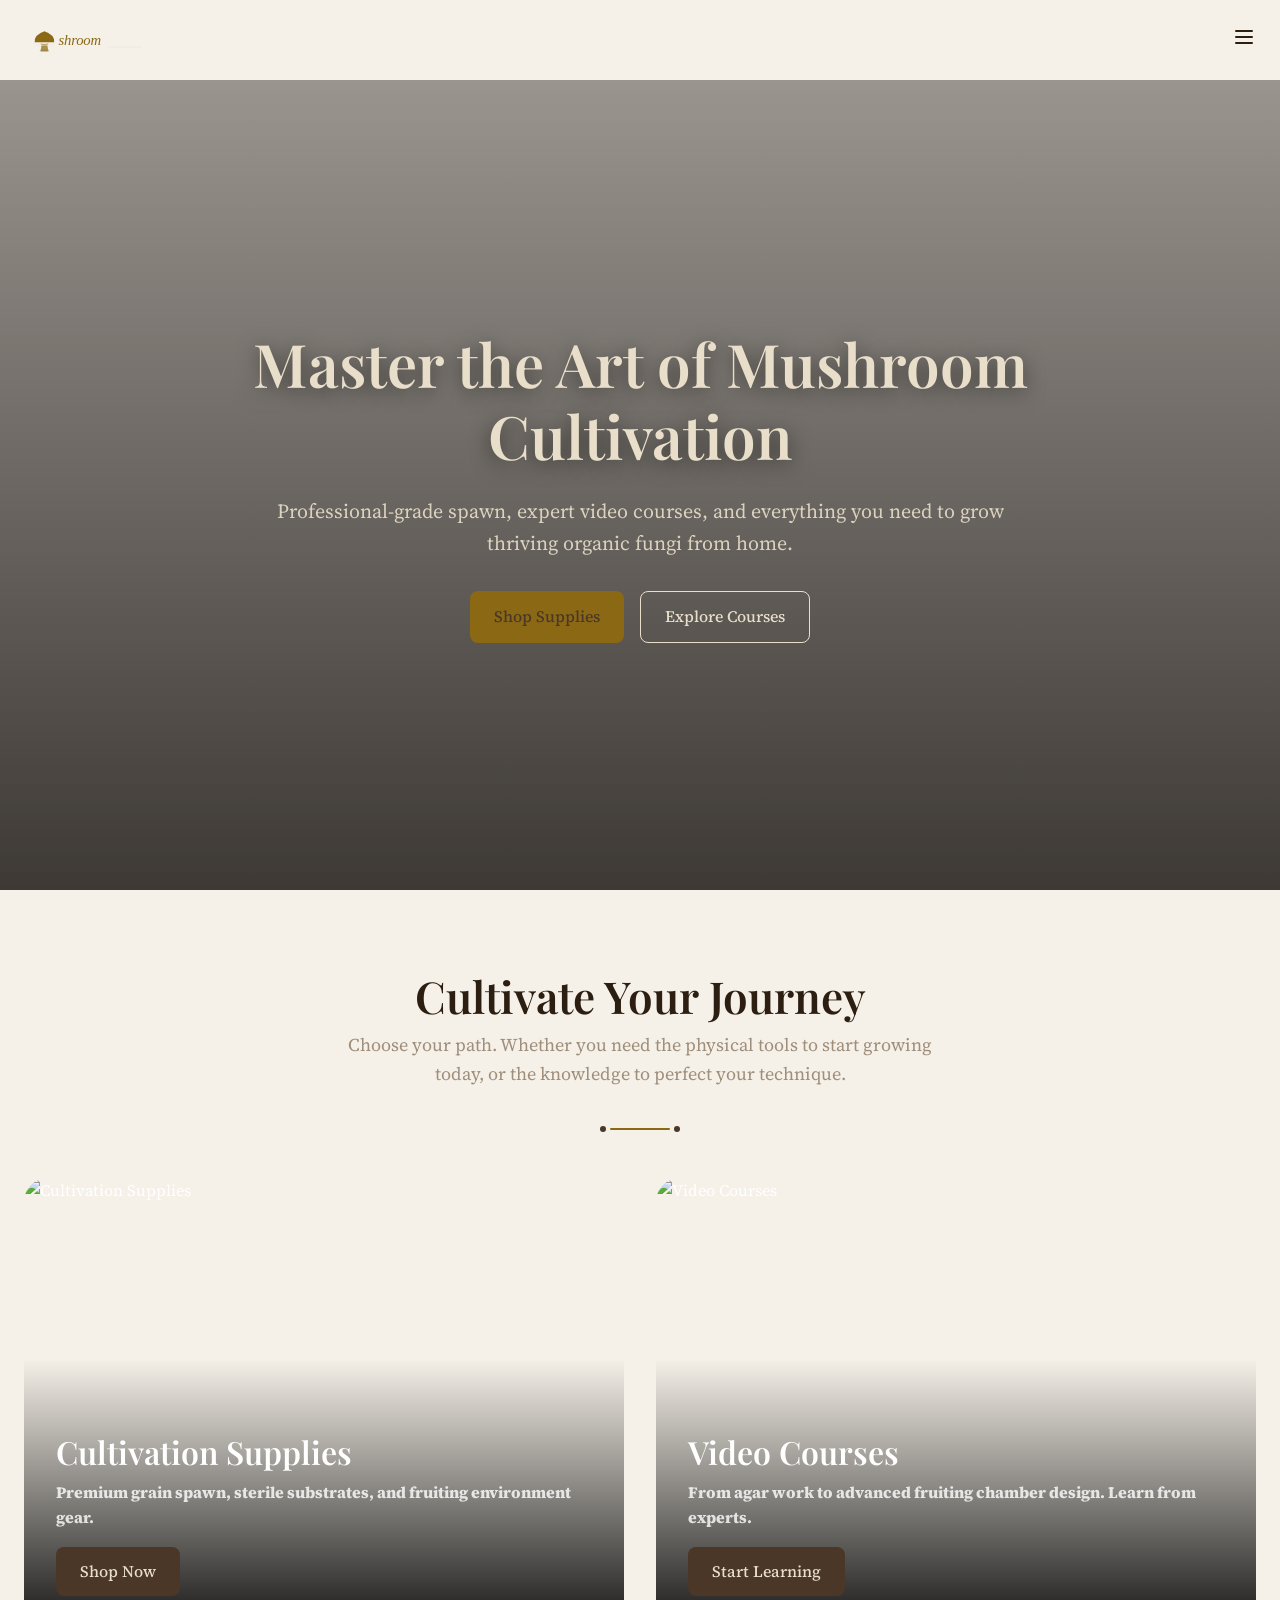
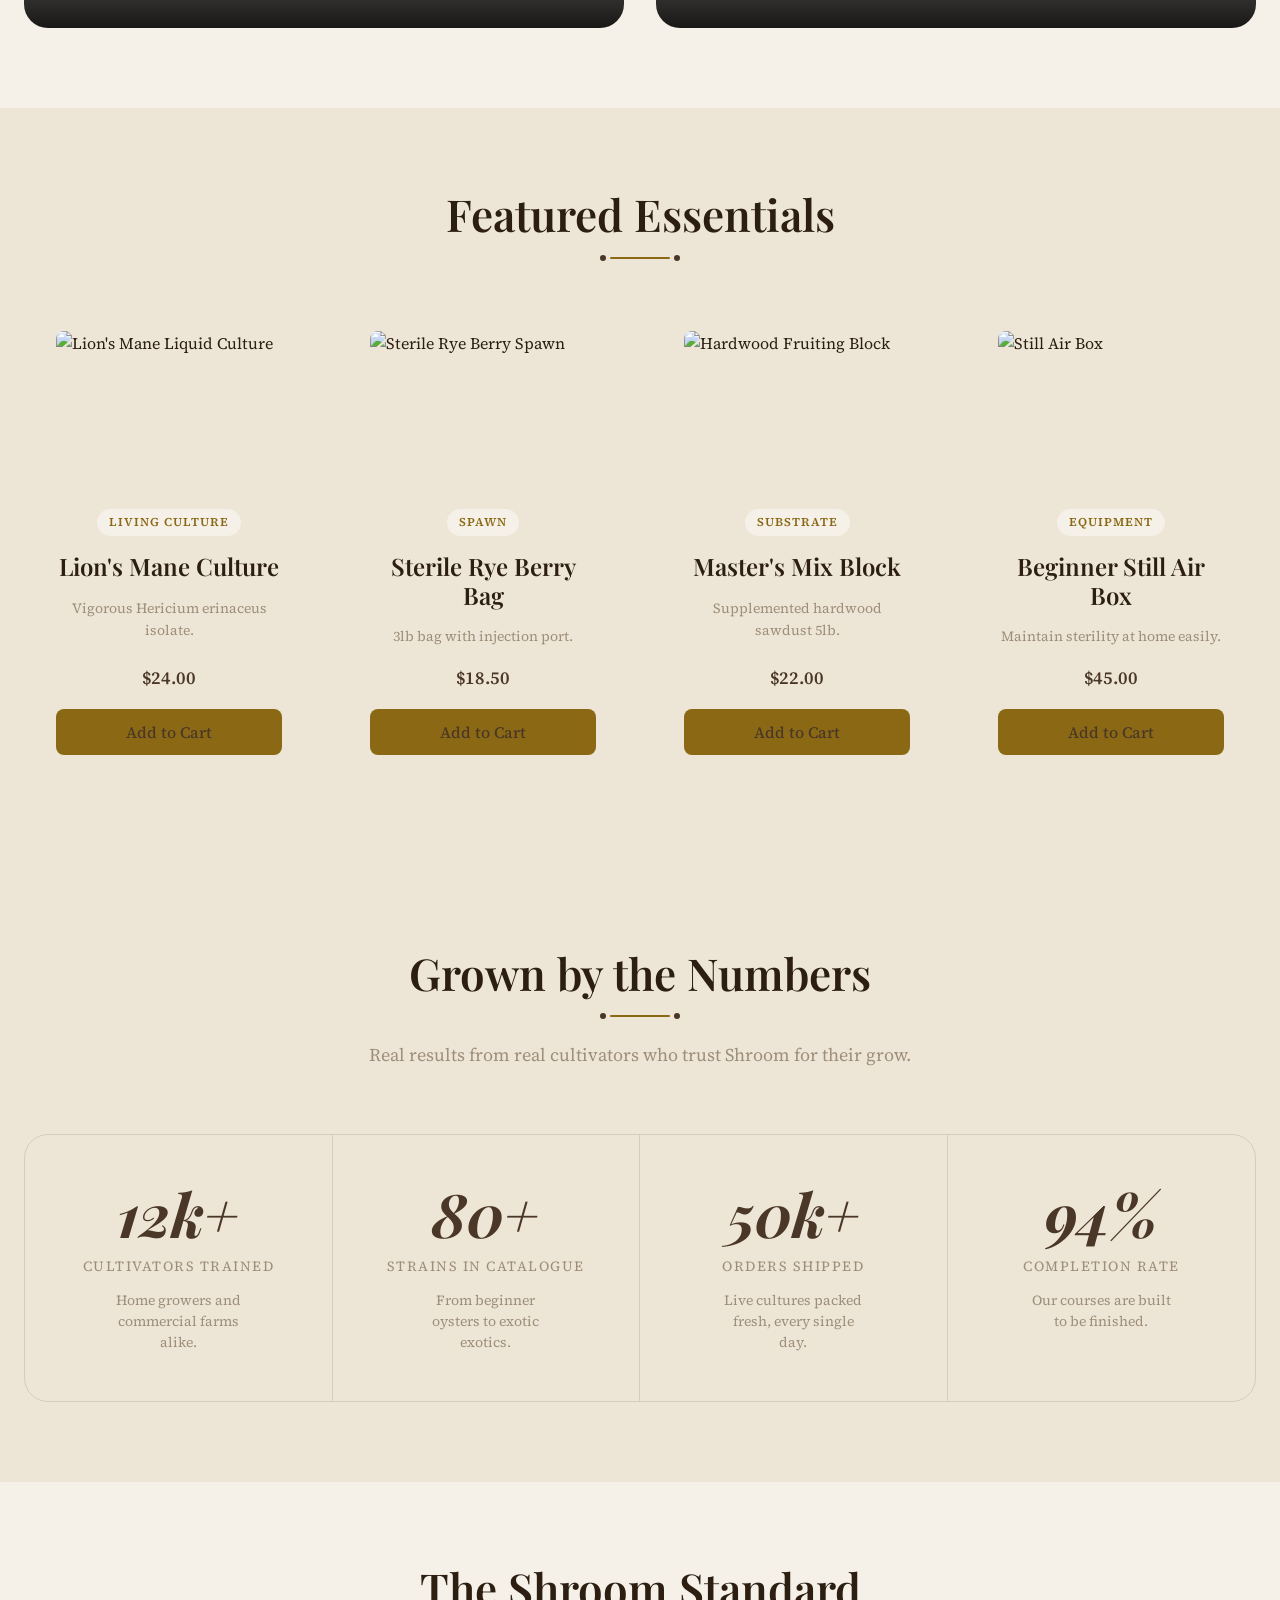
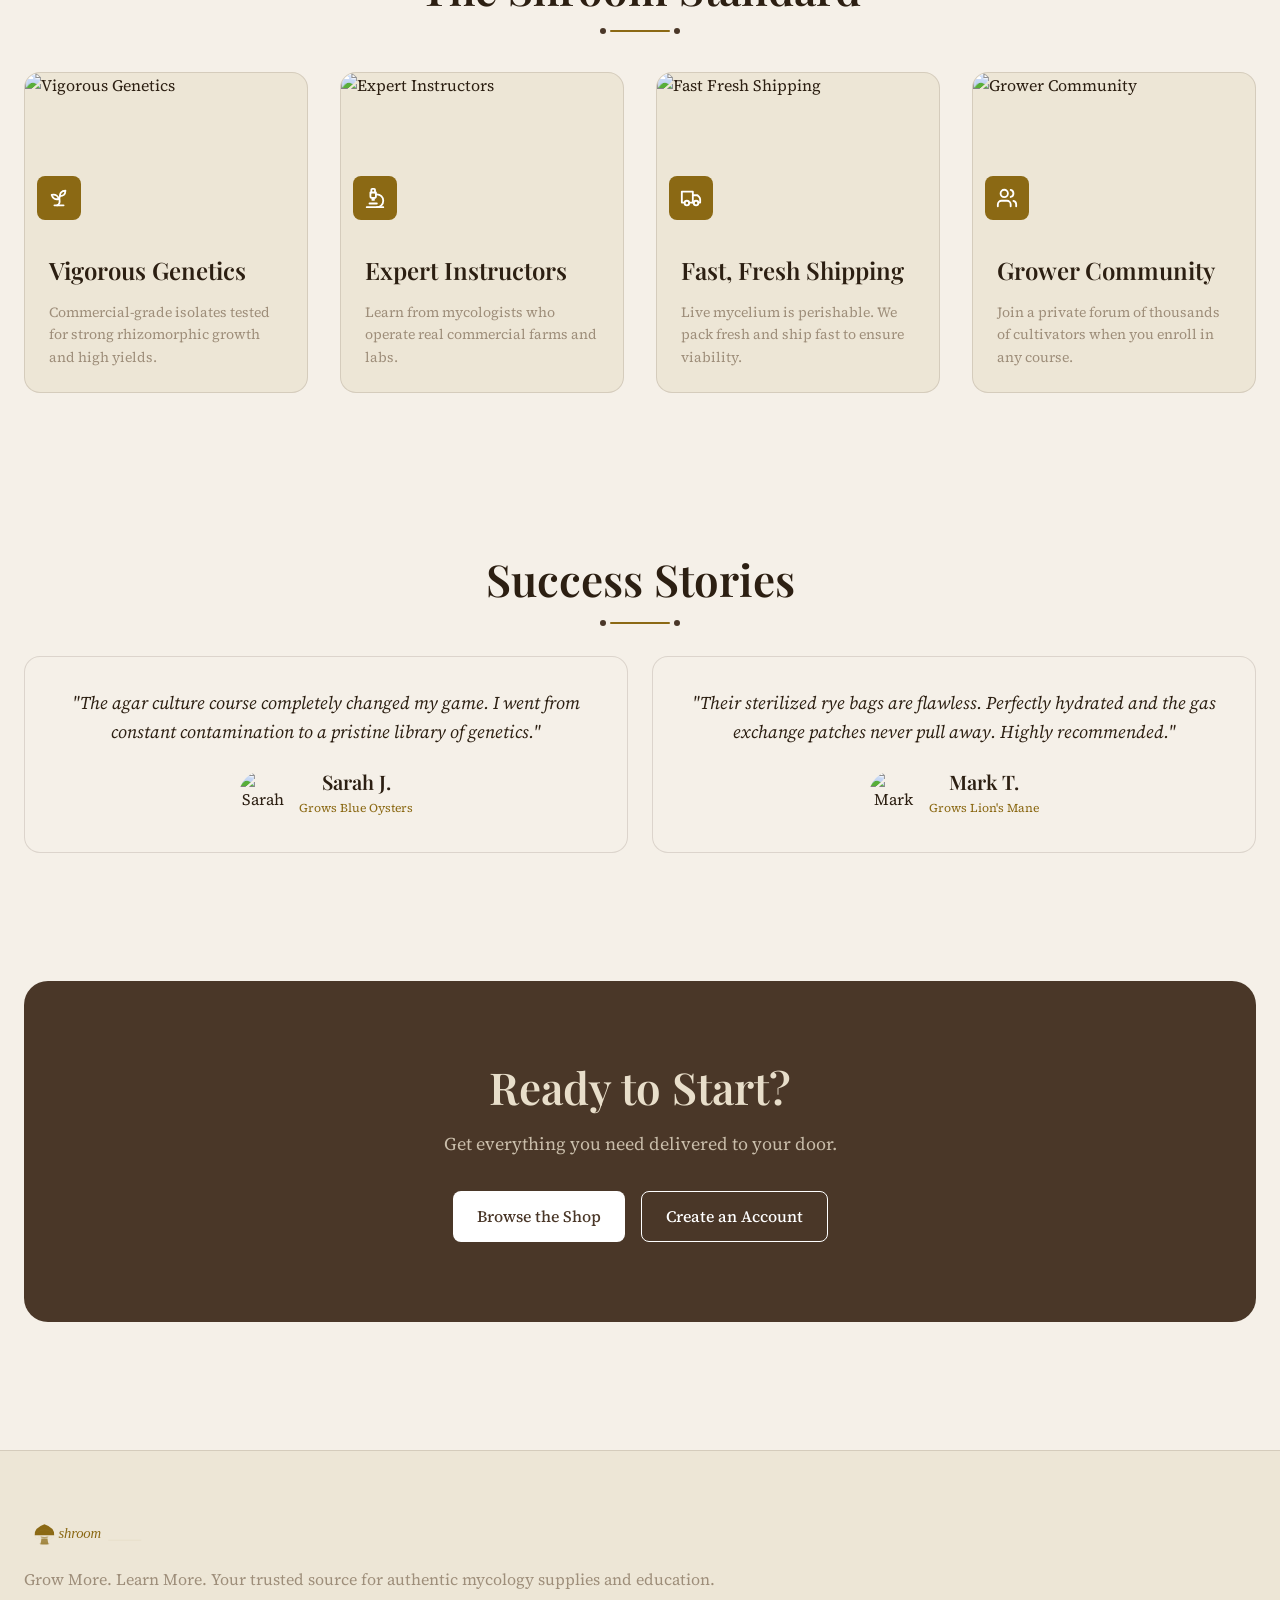
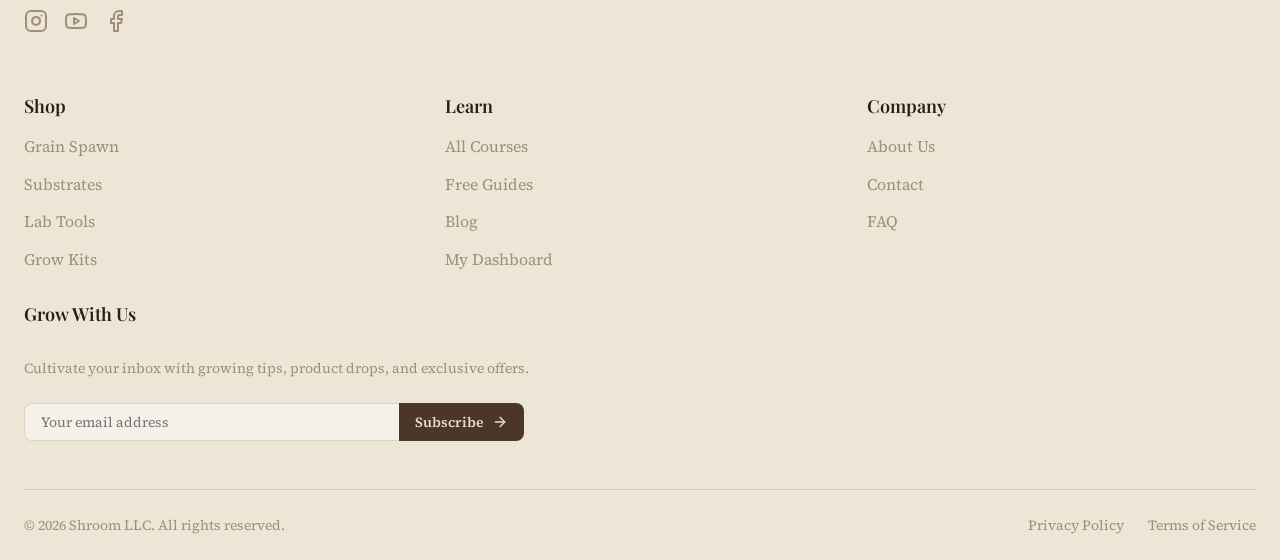
==== commit 5224d61f: "footer fix" ====
--- a/index.html
+++ b/index.html
@@ -339,6 +339,49 @@
       max-width: 140px;
       line-height: 1.5;
     }
+
+    @media (max-width: 360px) {
+      .vertical-card {
+        aspect-ratio: unset;
+        flex-direction: column;
+        justify-content: flex-start;
+        padding: 0;
+      }
+
+      .vertical-card::before {
+        display: none;
+      }
+
+      .vertical-card img {
+        position: relative;
+        inset: unset;
+        width: 100%;
+        height: 200px;
+        object-fit: cover;
+        border-radius: var(--radius-xl) var(--radius-xl) 0 0;
+      }
+
+      .vertical-content {
+        background: var(--theme-surface);
+        padding: var(--space-6);
+        border-radius: 0 0 var(--radius-xl) var(--radius-xl);
+        text-align: center;
+        /* add this */
+        display: flex;
+        /* add this */
+        flex-direction: column;
+        /* add this */
+        align-items: center;
+      }
+
+      .vertical-content h3 {
+        color: var(--theme-text) !important;
+      }
+
+      .vertical-content p {
+        color: var(--theme-text-muted) !important;
+      }
+    }
   </style>
 </head>
 
@@ -355,7 +398,7 @@
         <li><a href="index.html" class="nav-link">Home</a></li>
         <li><a href="home2.html" class="nav-link">Home 2</a></li>
         <li><a href="services.html" class="nav-link">Shop</a></li>
-
+        <li><a href="about.html" class="nav-link">About</a></li>
         <li><a href="blog.html" class="nav-link">Blog</a></li>
         <li><a href="contact.html" class="nav-link">Contact</a></li>
       </ul>
@@ -414,7 +457,7 @@
       <li><a href="index.html" class="nav-link">Home</a></li>
       <li><a href="home2.html" class="nav-link">Home 2</a></li>
       <li><a href="services.html" class="nav-link">Shop</a></li>
-
+      <li><a href="about.html" class="nav-link">About</a></li>
       <li><a href="blog.html" class="nav-link">Blog</a></li>
       <li><a href="contact.html" class="nav-link">Contact</a></li>
       <li><a href="dashboard.html" class="nav-link" style="color: var(--color-secondary);">Dashboard</a></li>
@@ -473,7 +516,8 @@
             <img src="assets/images/cultivation-supplies.jpg" alt="Cultivation Supplies">
             <div class="vertical-content">
               <h3>Cultivation Supplies</h3>
-              <p style="color: rgba(255,255,255,0.8); margin-bottom: var(--space-4);">Premium grain spawn, sterile
+              <p style="color: rgba(255,255,255,0.8); font-weight: 800; margin-bottom: var(--space-4);">Premium grain
+                spawn, sterile
                 substrates, and fruiting environment gear.</p>
               <span class="btn btn-primary">Shop Now</span>
             </div>
@@ -482,7 +526,8 @@
             <img src="assets/images/video-courses.jpg" alt="Video Courses">
             <div class="vertical-content">
               <h3>Video Courses</h3>
-              <p style="color: rgba(255,255,255,0.8); margin-bottom: var(--space-4);">From agar work to advanced
+              <p style="color: rgba(255,255,255,0.8); font-weight: 800; margin-bottom: var(--space-4);">From agar work
+                to advanced
                 fruiting chamber design. Learn from experts.</p>
               <span class="btn btn-primary">Start Learning</span>
             </div>
@@ -720,7 +765,7 @@
     <section class="container" style="padding-bottom: var(--space-20);">
       <div class="cta-banner fade-in">
         <div class="cta-banner-content">
-          <h2>Ready to Start Your First Flush?</h2>
+          <h2>Ready to Start?</h2>
           <p>Get everything you need delivered to your door.</p>
           <div style="display: flex; gap: var(--space-4); justify-content: center;">
             <a href="services.html" class="btn" style="background: white; color: var(--color-primary);">Browse the
@@ -796,7 +841,7 @@
         <div>
           <h5 class="footer-heading">Company</h5>
           <ul class="footer-links">
-            <li><a href="#">About Us</a></li>
+            <li><a href="about.html">About Us</a></li>
             <li><a href="contact.html">Contact</a></li>
             <li><a href="#">FAQ</a></li>
           </ul>
--- a/assets/css/style.css
+++ b/assets/css/style.css
@@ -18,11 +18,11 @@
   --theme-text: var(--color-text-light);
   --theme-text-muted: var(--color-muted);
   --theme-border: rgba(74, 55, 40, 0.15);
-  
+
   /* Typography */
   --font-display: 'Playfair Display', Georgia, serif;
   --font-body: 'Source Serif 4', Georgia, serif;
-  
+
   --font-size-xs: 0.75rem;
   --font-size-sm: 0.875rem;
   --font-size-base: 1rem;
@@ -34,30 +34,30 @@
   --font-size-5xl: 3.75rem;
 
   /* Spacing */
-  --space-1: 0.25rem; 
-  --space-2: 0.5rem; 
+  --space-1: 0.25rem;
+  --space-2: 0.5rem;
   --space-3: 0.75rem;
-  --space-4: 1rem; 
-  --space-6: 1.5rem; 
+  --space-4: 1rem;
+  --space-6: 1.5rem;
   --space-8: 2rem;
-  --space-10: 2.5rem; 
-  --space-12: 3rem; 
+  --space-10: 2.5rem;
+  --space-12: 3rem;
   --space-16: 4rem;
-  --space-20: 5rem; 
+  --space-20: 5rem;
   --space-24: 6rem;
 
   /* Layout */
   --container-max: 1280px;
-  --radius-sm: 4px; 
-  --radius-md: 8px; 
-  --radius-lg: 16px; 
+  --radius-sm: 4px;
+  --radius-md: 8px;
+  --radius-lg: 16px;
   --radius-xl: 24px;
 
   /* Transitions */
   --transition-fast: 0.15s ease;
   --transition-base: 0.3s ease;
   --transition-slow: 0.5s ease;
-  
+
   /* Components */
   --header-height: 80px;
   --sidebar-width: 260px;
@@ -115,7 +115,12 @@
   cursor: pointer;
 }
 
-h1, h2, h3, h4, h5, h6 {
+h1,
+h2,
+h3,
+h4,
+h5,
+h6 {
   font-family: var(--font-display);
   font-weight: 600;
   line-height: 1.2;
@@ -123,12 +128,29 @@
   color: var(--theme-text);
 }
 
-h1 { font-size: var(--font-size-5xl); }
-h2 { font-size: var(--font-size-4xl); }
-h3 { font-size: var(--font-size-3xl); }
-h4 { font-size: var(--font-size-2xl); }
-h5 { font-size: var(--font-size-xl); }
-h6 { font-size: var(--font-size-lg); }
+h1 {
+  font-size: var(--font-size-5xl);
+}
+
+h2 {
+  font-size: var(--font-size-4xl);
+}
+
+h3 {
+  font-size: var(--font-size-3xl);
+}
+
+h4 {
+  font-size: var(--font-size-2xl);
+}
+
+h5 {
+  font-size: var(--font-size-xl);
+}
+
+h6 {
+  font-size: var(--font-size-lg);
+}
 
 /* Globals & Layout */
 .container {
@@ -163,7 +185,9 @@
   border-radius: var(--radius-sm);
   position: relative;
 }
-.divider::before, .divider::after {
+
+.divider::before,
+.divider::after {
   content: '';
   position: absolute;
   top: -2px;
@@ -172,9 +196,17 @@
   border-radius: 50%;
   background-color: var(--color-primary);
 }
-.divider::before { left: -10px; }
-.divider::after { right: -10px; }
-html.dark .divider::before, html.dark .divider::after {
+
+.divider::before {
+  left: -10px;
+}
+
+.divider::after {
+  right: -10px;
+}
+
+html.dark .divider::before,
+html.dark .divider::after {
   background-color: var(--color-secondary);
 }
 
@@ -194,7 +226,7 @@
 
 .btn:hover {
   transform: scale(1.03) translateY(-1px);
-  box-shadow: 0 4px 12px rgba(0,0,0,0.1);
+  box-shadow: 0 4px 12px rgba(0, 0, 0, 0.1);
 }
 
 .btn:active {
@@ -205,6 +237,7 @@
   background-color: var(--color-primary);
   color: var(--color-text-dark);
 }
+
 .btn-primary:hover {
   background-color: #3b2b1f;
   color: var(--color-text-dark);
@@ -214,6 +247,7 @@
   border: 1px solid var(--color-primary);
   color: var(--color-primary);
 }
+
 html.dark .btn-secondary {
   border-color: var(--color-secondary);
   color: var(--color-secondary);
@@ -222,6 +256,7 @@
 .btn-secondary:hover {
   background-color: rgba(74, 55, 40, 0.05);
 }
+
 html.dark .btn-secondary:hover {
   background-color: rgba(139, 105, 20, 0.1);
 }
@@ -230,6 +265,7 @@
   background-color: var(--color-secondary);
   color: var(--color-primary);
 }
+
 .btn-accent:hover {
   background-color: #7a5c10;
   color: var(--color-primary);
@@ -242,7 +278,9 @@
 /* Navbar */
 .navbar {
   position: fixed;
-  top: 0; left: 0; right: 0;
+  top: 0;
+  left: 0;
+  right: 0;
   height: var(--header-height);
   display: flex;
   align-items: center;
@@ -250,14 +288,16 @@
   transition: background var(--transition-base), box-shadow var(--transition-fast);
   background: var(--theme-bg);
 }
+
 .navbar.scrolled {
   background: rgba(245, 240, 232, 0.9);
   backdrop-filter: blur(10px);
-  box-shadow: 0 2px 10px rgba(0,0,0,0.05);
-}
+  box-shadow: 0 2px 10px rgba(0, 0, 0, 0.05);
+}
+
 html.dark .navbar.scrolled {
   background: rgba(15, 11, 8, 0.9);
-  box-shadow: 0 2px 10px rgba(0,0,0,0.5);
+  box-shadow: 0 2px 10px rgba(0, 0, 0, 0.5);
 }
 
 .navbar .container {
@@ -286,16 +326,20 @@
   font-weight: 500;
   position: relative;
 }
+
 .nav-link::after {
   content: '';
   position: absolute;
-  bottom: -4px; left: 0; right: 0;
+  bottom: -4px;
+  left: 0;
+  right: 0;
   height: 2px;
   background: var(--color-secondary);
   transform: scaleX(0);
   transition: transform var(--transition-base);
   transform-origin: right;
 }
+
 .nav-link:hover::after {
   transform: scaleX(1);
   transform-origin: left;
@@ -308,18 +352,24 @@
 }
 
 .tool-btn {
-  width: 36px; height: 36px;
-  display: flex; align-items: center; justify-content: center;
+  width: 36px;
+  height: 36px;
+  display: flex;
+  align-items: center;
+  justify-content: center;
   border-radius: 50%;
   color: var(--theme-text);
   background: var(--theme-surface);
   transition: background var(--transition-fast);
 }
+
 .tool-btn:hover {
   background: var(--theme-border);
 }
+
 .tool-btn svg {
-  width: 20px; height: 20px;
+  width: 20px;
+  height: 20px;
 }
 
 .nav-divider {
@@ -338,12 +388,13 @@
 .nav-drawer-overlay {
   position: fixed;
   inset: 0;
-  background: rgba(0,0,0,0.6);
+  background: rgba(0, 0, 0, 0.6);
   z-index: 9998;
   opacity: 0;
   visibility: hidden;
   transition: opacity var(--transition-base);
 }
+
 .nav-drawer-overlay.active {
   opacity: 1;
   visibility: visible;
@@ -351,7 +402,9 @@
 
 .nav-drawer {
   position: fixed;
-  top: 0; right: 0; bottom: 0;
+  top: 0;
+  right: 0;
+  bottom: 0;
   width: 300px;
   background: var(--theme-bg);
   z-index: 9999;
@@ -361,18 +414,22 @@
   display: flex;
   flex-direction: column;
 }
+
 .nav-drawer.active {
   transform: translateX(0);
 }
+
 .nav-drawer-header {
   display: flex;
   justify-content: space-between;
   align-items: center;
   margin-bottom: var(--space-8);
 }
+
 .nav-drawer-close {
   color: var(--theme-text);
 }
+
 .nav-drawer-menu {
   display: flex;
   flex-direction: column;
@@ -380,6 +437,7 @@
   list-style: none;
   margin-bottom: auto;
 }
+
 .nav-drawer-tools {
   display: flex;
   gap: var(--space-4);
@@ -403,11 +461,12 @@
   background: var(--theme-surface);
   border-radius: var(--radius-xl);
   padding: var(--space-10);
-  box-shadow: 0 10px 40px rgba(0,0,0,0.05);
+  box-shadow: 0 10px 40px rgba(0, 0, 0, 0.05);
   position: relative;
 }
+
 html.dark .auth-card {
-  box-shadow: 0 10px 40px rgba(0,0,0,0.3);
+  box-shadow: 0 10px 40px rgba(0, 0, 0, 0.3);
 }
 
 .auth-toggles {
@@ -422,6 +481,7 @@
   text-align: center;
   margin-bottom: var(--space-8);
 }
+
 .auth-logo {
   font-family: var(--font-display);
   font-style: italic;
@@ -431,6 +491,7 @@
   margin-bottom: var(--space-2);
   display: inline-block;
 }
+
 /* html.dark .auth-logo { color: var(--color-secondary); } */
 
 .nav-brand img,
@@ -439,6 +500,7 @@
   width: auto;
   display: block;
 }
+
 .auth-logo img {
   height: 48px;
   margin: 0 auto;
@@ -476,6 +538,7 @@
   font-size: var(--font-size-base);
   transition: border-color var(--transition-fast);
 }
+
 .form-input:focus {
   outline: none;
   border-color: var(--color-secondary);
@@ -502,16 +565,21 @@
   gap: var(--space-2);
   cursor: pointer;
 }
+
 .checkbox-label input[type="checkbox"] {
   accent-color: var(--color-primary);
-  width: 16px; height: 16px;
+  width: 16px;
+  height: 16px;
 }
 
 .auth-link {
   color: var(--color-secondary);
   font-weight: 500;
 }
-.auth-link:hover { text-decoration: underline; }
+
+.auth-link:hover {
+  text-decoration: underline;
+}
 
 .auth-divider {
   display: flex;
@@ -521,11 +589,14 @@
   font-size: var(--font-size-sm);
   margin: var(--space-6) 0;
 }
-.auth-divider::before, .auth-divider::after {
+
+.auth-divider::before,
+.auth-divider::after {
   content: '';
   flex: 1;
   border-bottom: 1px solid var(--theme-border);
 }
+
 .auth-divider span {
   padding: 0 var(--space-4);
 }
@@ -536,9 +607,11 @@
   gap: var(--space-6);
   grid-template-columns: repeat(auto-fit, minmax(300px, 1fr));
 }
+
 .card-grid.cols-4 {
   grid-template-columns: repeat(auto-fit, minmax(260px, 1fr));
 }
+
 /* Ensure odd numbers are centered by grid configuration if needed, or by flex */
 
 .card {
@@ -552,12 +625,14 @@
   align-items: center;
   gap: var(--space-4);
 }
+
 .card:hover {
   transform: translateY(-4px);
-  box-shadow: 0 12px 30px rgba(0,0,0,0.08);
-}
+  box-shadow: 0 12px 30px rgba(0, 0, 0, 0.08);
+}
+
 html.dark .card:hover {
-  box-shadow: 0 12px 30px rgba(0,0,0,0.4);
+  box-shadow: 0 12px 30px rgba(0, 0, 0, 0.4);
 }
 
 .card-img-wrapper {
@@ -565,14 +640,17 @@
   aspect-ratio: 4/3;
   border-radius: var(--radius-md);
   overflow: hidden;
-  margin-bottom: calc(var(--space-2) * -1); /* Slight adjustment */
-}
+  margin-bottom: calc(var(--space-2) * -1);
+  /* Slight adjustment */
+}
+
 .card-img {
   width: 100%;
   height: 100%;
   object-fit: cover;
   transition: transform var(--transition-slow);
 }
+
 .card:hover .card-img {
   transform: scale(1.05);
 }
@@ -592,19 +670,72 @@
   text-align: center;
   margin-bottom: 0;
 }
+
 .card-desc {
   text-align: center;
   color: var(--theme-text-muted);
   font-size: var(--font-size-sm);
-  flex-grow: 1; /* Pushes button to bottom */
-}
+  flex-grow: 1;
+  /* Pushes button to bottom */
+}
+
 .card-price {
   font-size: var(--font-size-lg);
   font-weight: 600;
   color: var(--color-primary);
 }
+
 html.dark .card-price {
   color: var(--color-secondary);
+}
+
+/* Dashboard Components */
+.welcome-banner {
+  background: linear-gradient(135deg, var(--color-primary), #634a36);
+  padding: var(--space-10);
+  border-radius: var(--radius-lg);
+  color: var(--color-text-dark);
+  margin-bottom: var(--space-8);
+  position: relative;
+  overflow: hidden;
+  box-shadow: 0 10px 30px rgba(0, 0, 0, 0.1);
+  text-align: center;
+}
+
+html.dark .welcome-banner {
+  background: linear-gradient(135deg, var(--color-surface-dark), var(--color-primary));
+  border: 1px solid var(--theme-border);
+}
+
+.welcome-banner::before {
+  content: '';
+  position: absolute;
+  top: -50%;
+  right: -10%;
+  width: 300px;
+  height: 300px;
+  background: radial-gradient(circle, rgba(139, 105, 20, 0.2) 0%, transparent 70%);
+  border-radius: 50%;
+  z-index: 0;
+}
+
+.welcome-content {
+  position: relative;
+  z-index: 1;
+  max-width: 600px;
+  margin: 0 auto;
+}
+
+.welcome-banner h2 {
+  color: white;
+  margin-bottom: var(--space-2);
+  font-size: var(--font-size-3xl);
+}
+
+.welcome-banner p {
+  color: rgba(232, 222, 202, 0.8);
+  font-size: var(--font-size-lg);
+  margin-bottom: 0;
 }
 
 /* Dashboard Global */
@@ -621,7 +752,9 @@
   display: flex;
   flex-direction: column;
   position: fixed;
-  top: 0; bottom: 0; left: 0;
+  top: 0;
+  bottom: 0;
+  left: 0;
   z-index: 100;
   transition: transform var(--transition-base);
 }
@@ -680,12 +813,16 @@
   font-weight: 500;
   transition: background var(--transition-fast), color var(--transition-fast);
 }
-.sidebar-link:hover, .sidebar-link.active {
+
+.sidebar-link:hover,
+.sidebar-link.active {
   background: rgba(74, 55, 40, 0.05);
   color: var(--theme-text);
   border-right: 3px solid var(--color-primary);
 }
-html.dark .sidebar-link:hover, html.dark .sidebar-link.active {
+
+html.dark .sidebar-link:hover,
+html.dark .sidebar-link.active {
   background: rgba(139, 105, 20, 0.1);
   border-right-color: var(--color-secondary);
 }
@@ -731,11 +868,17 @@
   position: relative;
   color: var(--theme-text-muted);
 }
-.notification-btn:hover { color: var(--theme-text); }
+
+.notification-btn:hover {
+  color: var(--theme-text);
+}
+
 .notification-badge {
   position: absolute;
-  top: 0; right: 0;
-  width: 8px; height: 8px;
+  top: 0;
+  right: 0;
+  width: 8px;
+  height: 8px;
   background: var(--color-secondary);
   border-radius: 50%;
 }
@@ -746,8 +889,10 @@
   gap: var(--space-3);
   cursor: pointer;
 }
+
 .profile-avatar {
-  width: 40px; height: 40px;
+  width: 40px;
+  height: 40px;
   border-radius: 50%;
   object-fit: cover;
   border: 2px solid var(--theme-border);
@@ -782,6 +927,7 @@
   flex-direction: column;
   gap: var(--space-4);
 }
+
 .footer-tagline {
   color: var(--theme-text-muted);
 }
@@ -790,13 +936,18 @@
   display: flex;
   gap: var(--space-4);
 }
+
 .social-link {
   color: var(--theme-text-muted);
 }
+
 .social-link:hover {
   color: var(--color-primary);
 }
-html.dark .social-link:hover { color: var(--color-secondary); }
+
+html.dark .social-link:hover {
+  color: var(--color-secondary);
+}
 
 .footer-heading {
   font-size: var(--font-size-lg);
@@ -809,9 +960,11 @@
   flex-direction: column;
   gap: var(--space-3);
 }
+
 .footer-links a {
   color: var(--theme-text-muted);
 }
+
 .footer-links a:hover {
   color: var(--theme-text);
 }
@@ -919,7 +1072,8 @@
 .table-wrapper::-webkit-scrollbar-thumb {
   background: var(--color-secondary);
   border-radius: var(--radius-xl);
-  border: 3px solid var(--theme-bg); /* Padding effect */
+  border: 3px solid var(--theme-bg);
+  /* Padding effect */
   min-height: 40px;
 }
 
@@ -929,7 +1083,8 @@
 }
 
 .table-wrapper {
-  padding-bottom: 2px; /* Small gap for visibility */
+  padding-bottom: 2px;
+  /* Small gap for visibility */
 }
 
 .table {
@@ -939,7 +1094,8 @@
   text-align: left;
 }
 
-.table th, .table td {
+.table th,
+.table td {
   padding: var(--space-4) var(--space-6);
   border-bottom: 1px solid var(--theme-border);
 }
@@ -959,6 +1115,7 @@
 .table tbody tr {
   transition: background var(--transition-fast);
 }
+
 .table tbody tr:hover {
   background: var(--theme-bg);
 }
@@ -970,9 +1127,21 @@
   font-size: var(--font-size-xs);
   font-weight: 600;
 }
-.status-processing { background: rgba(139, 105, 20, 0.1); color: var(--color-secondary); }
-.status-shipped { background: rgba(139, 105, 20, 0.1); color: var(--color-secondary); }
-.status-delivered { background: var(--theme-border); color: var(--theme-text); }
+
+.status-processing {
+  background: rgba(139, 105, 20, 0.1);
+  color: var(--color-secondary);
+}
+
+.status-shipped {
+  background: rgba(139, 105, 20, 0.1);
+  color: var(--color-secondary);
+}
+
+.status-delivered {
+  background: var(--theme-border);
+  color: var(--theme-text);
+}
 
 /* Progress */
 .progress-container {
@@ -981,6 +1150,7 @@
   flex-direction: column;
   gap: var(--space-2);
 }
+
 .progress-bar-bg {
   width: 100%;
   height: 6px;
@@ -988,12 +1158,17 @@
   border-radius: var(--radius-sm);
   overflow: hidden;
 }
+
 .progress-bar-fill {
   height: 100%;
   background: var(--color-primary);
   border-radius: var(--radius-sm);
 }
-html.dark .progress-bar-fill { background: var(--color-secondary); }
+
+html.dark .progress-bar-fill {
+  background: var(--color-secondary);
+}
+
 .progress-text {
   font-size: var(--font-size-xs);
   color: var(--theme-text-muted);
@@ -1007,6 +1182,7 @@
   transform: translateY(20px);
   transition: opacity 0.6s ease-out, transform 0.6s ease-out;
 }
+
 .fade-in.visible {
   opacity: 1;
   transform: translateY(0);
@@ -1023,36 +1199,47 @@
 }
 
 /* Responsive Breakpoints */
-@media (max-width: 1439px) { /* < 1440px */
-  .nav-menu, .nav-tools-desktop {
-    display: none; /* Hide main links and toggles */
-  }
+@media (max-width: 1439px) {
+
+  /* < 1440px */
+  .nav-menu,
+  .nav-tools-desktop {
+    display: none;
+    /* Hide main links and toggles */
+  }
+
   .hamburger-btn {
-    display: block; /* Show hamburger */
-  }
+    display: block;
+    /* Show hamburger */
+  }
+
   /* Show toggles in drawer */
   .nav-drawer-tools .nav-tools-mobile {
     display: flex;
   }
-  
+
   /* Footer */
   .footer-grid {
     grid-template-columns: repeat(3, 1fr);
   }
+
   .footer-brand {
     grid-column: span 3;
     margin-bottom: var(--space-6);
   }
+
   .footer-newsletter {
-    grid-column: span 3;
-    border-top: 1px solid var(--theme-border);
-    padding-top: var(--space-6);
-    margin-top: var(--space-4);
-  }
+    grid-column: span 2;
+    border-top: none;
+    padding-top: 0px;
+    margin-top: 0px;
+  }
+
   .newsletter-form {
     flex-direction: row;
     max-width: 500px;
   }
+
   .newsletter-btn {
     width: auto;
     white-space: nowrap;
@@ -1065,90 +1252,150 @@
     --font-size-4xl: 2.25rem;
     --font-size-3xl: 1.75rem;
   }
-  
-  .card-grid, .card-grid.cols-4 {
+
+  .card-grid,
+  .card-grid.cols-4 {
     grid-template-columns: repeat(2, 1fr);
   }
 
-
+  /* Footer set to 3-column grid for 1024px */
+  .footer-grid {
+    grid-template-columns: repeat(3, 1fr);
+  }
+
+  .footer-brand {
+    grid-column: span 1;
+    margin-bottom: 0px;
+  }
+
+  .footer-newsletter {
+    grid-column: span 2;
+    border-top: none;
+    padding-top: 0px;
+    margin-top: 0px;
+  }
 }
 
 @media (max-width: 768px) {
-  .section { padding: var(--space-12) 0; }
-  
+  .section {
+    padding: var(--space-12) 0;
+  }
+
   .footer-grid {
-    grid-template-columns: 1fr 1fr;
-  }
+    grid-template-columns: repeat(3, 1fr);
+  }
+
   .footer-brand {
-    grid-column: span 2;
+    grid-column: span 1;
+    margin-bottom: 0px;
   }
 
   /* Dashboard (Collapse at 768px) */
   .dashboard-sidebar {
     transform: translateX(-100%);
   }
+
   .dashboard-sidebar.active {
     transform: translateX(0);
   }
+
   .dashboard-main {
     margin-left: 0;
   }
+
   .dashboard-toggle-btn {
     display: block;
   }
-  
+
   .footer-bottom {
     flex-direction: column;
     gap: var(--space-4);
     text-align: center;
   }
+
   .footer-newsletter {
     grid-column: span 2;
-  }
+    border-top: none;
+    padding-top: 0px;
+    margin-top: 0px;
+  }
+
   .newsletter-form {
     flex-direction: row;
     max-width: 400px;
   }
+
   .newsletter-btn {
     width: auto;
   }
 }
 
 @media (max-width: 360px) {
+
   /* 360px specific centering and non-overflow rules */
   .container {
     padding: 0 var(--space-4);
   }
-  
-  .card-grid, .card-grid.cols-4 {
+
+  .card-grid,
+  .card-grid.cols-4 {
     grid-template-columns: 1fr;
   }
-  
+
   .footer-grid {
     grid-template-columns: 1fr;
     text-align: center;
-  }
+    gap: var(--space-10);
+  }
+
+  .footer-grid>div {
+    display: flex;
+    flex-direction: column;
+    align-items: center;
+    text-align: center;
+  }
+
+  .footer-links {
+    align-items: center;
+  }
+
   .newsletter-form {
-    flex-direction: row; /* Force row on small screens as requested */
-  }
+    flex-direction: row;
+    /* Force row on small screens as requested */
+    width: 100%;
+  }
+
   .newsletter-btn {
-    padding: var(--space-2) var(--space-3); /* Even tighter padding for very small screens */
-  }
+    padding: var(--space-2) var(--space-3);
+    /* Even tighter padding for very small screens */
+  }
+
   .footer-brand {
     grid-column: span 1;
     align-items: center;
-  }
+    margin-bottom: 0;
+  }
+
+  .footer-newsletter {
+    grid-column: span 1;
+    padding-top: var(--space-6);
+    border-top: 1px solid var(--theme-border);
+  }
+
   .footer-socials {
     justify-content: center;
   }
+
   .footer-legal-links {
     flex-direction: column;
     gap: var(--space-2);
   }
+
   .nav-drawer {
     width: 280px;
   }
+
   .auth-card {
     padding: var(--space-6);
   }
-}
+}
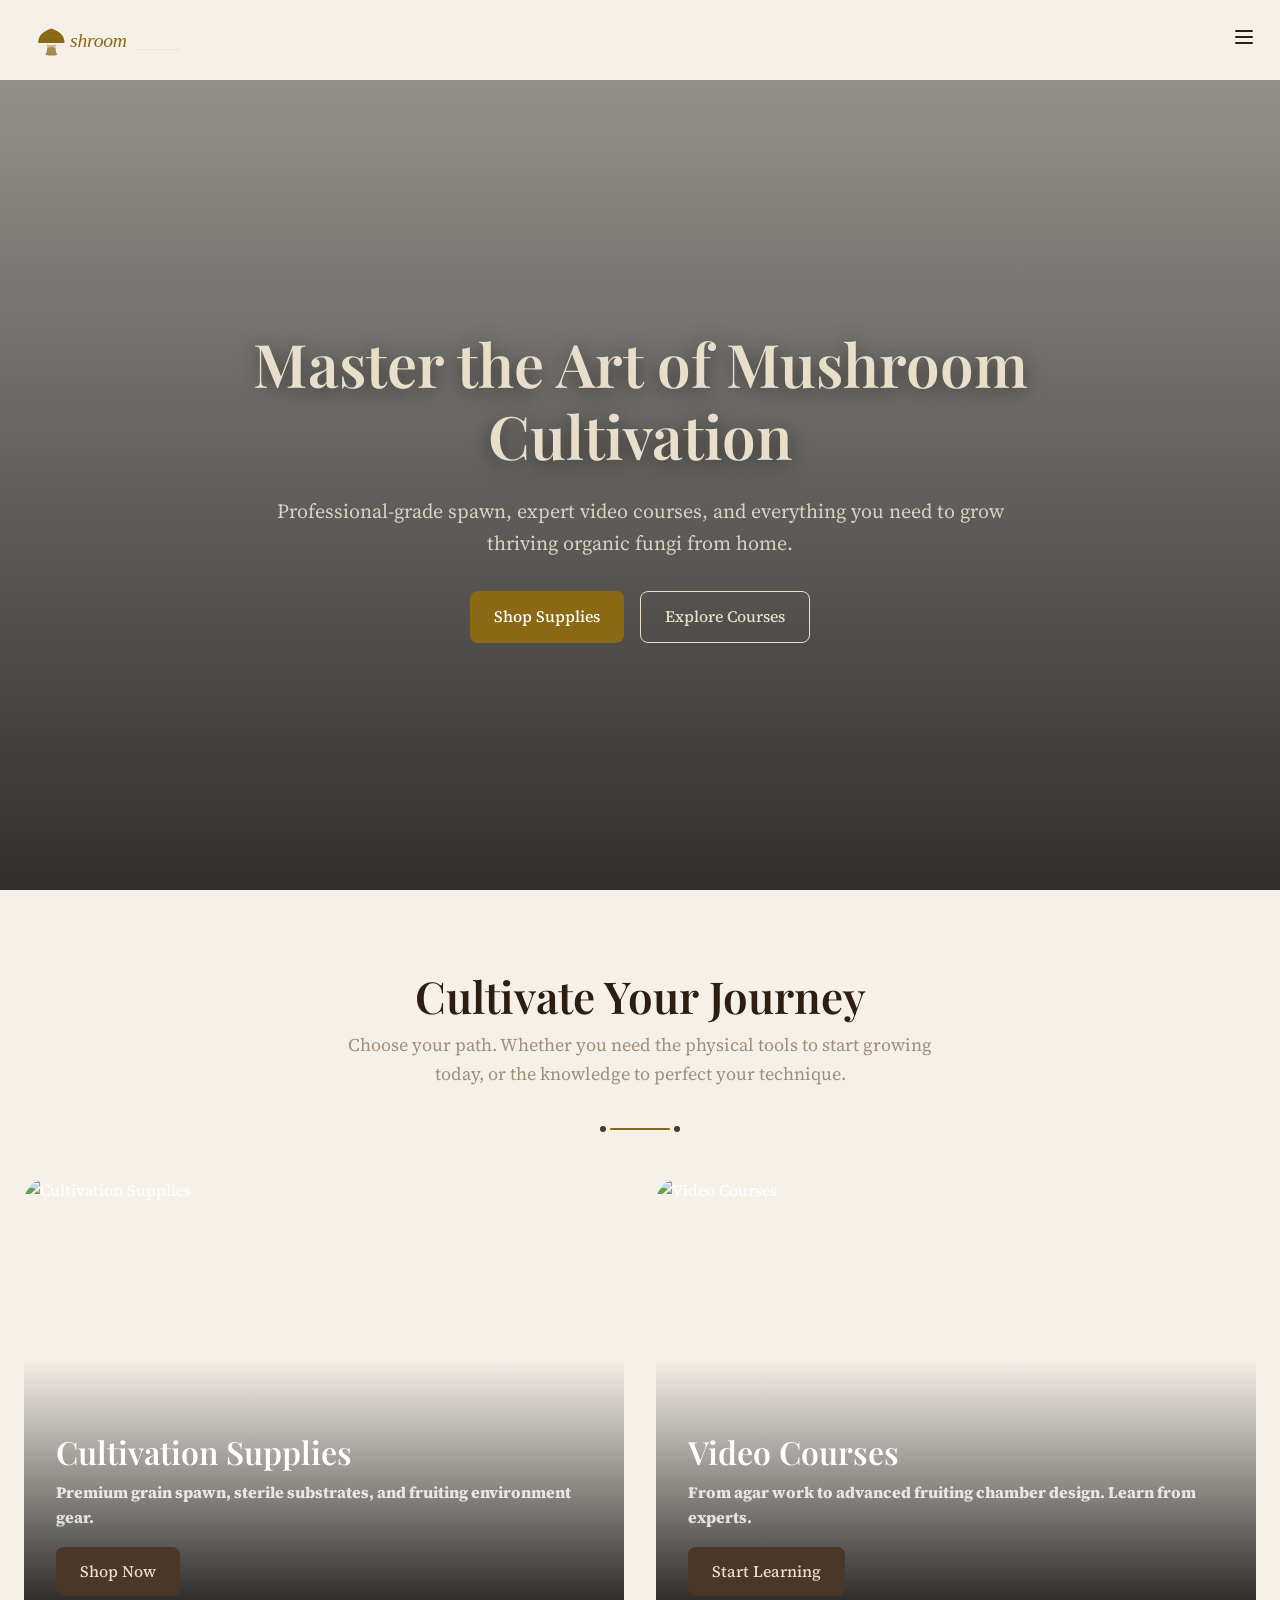
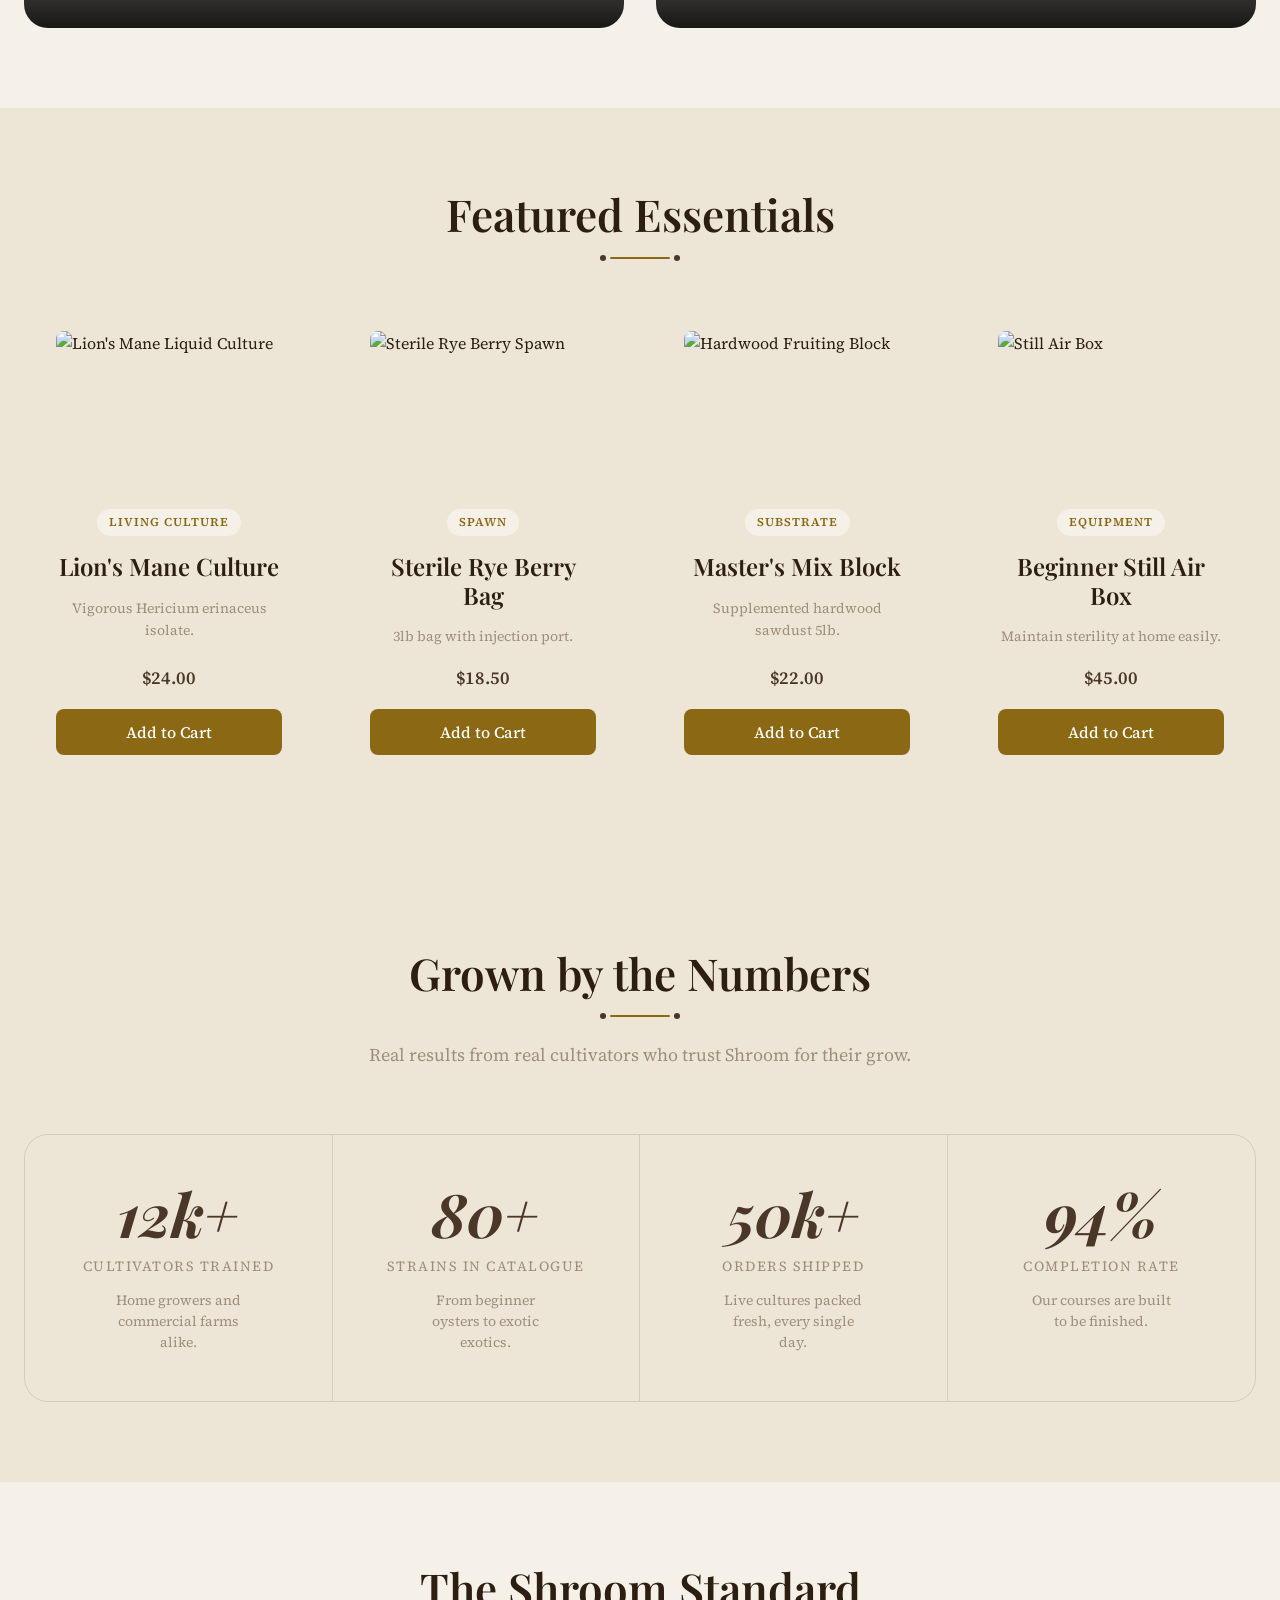
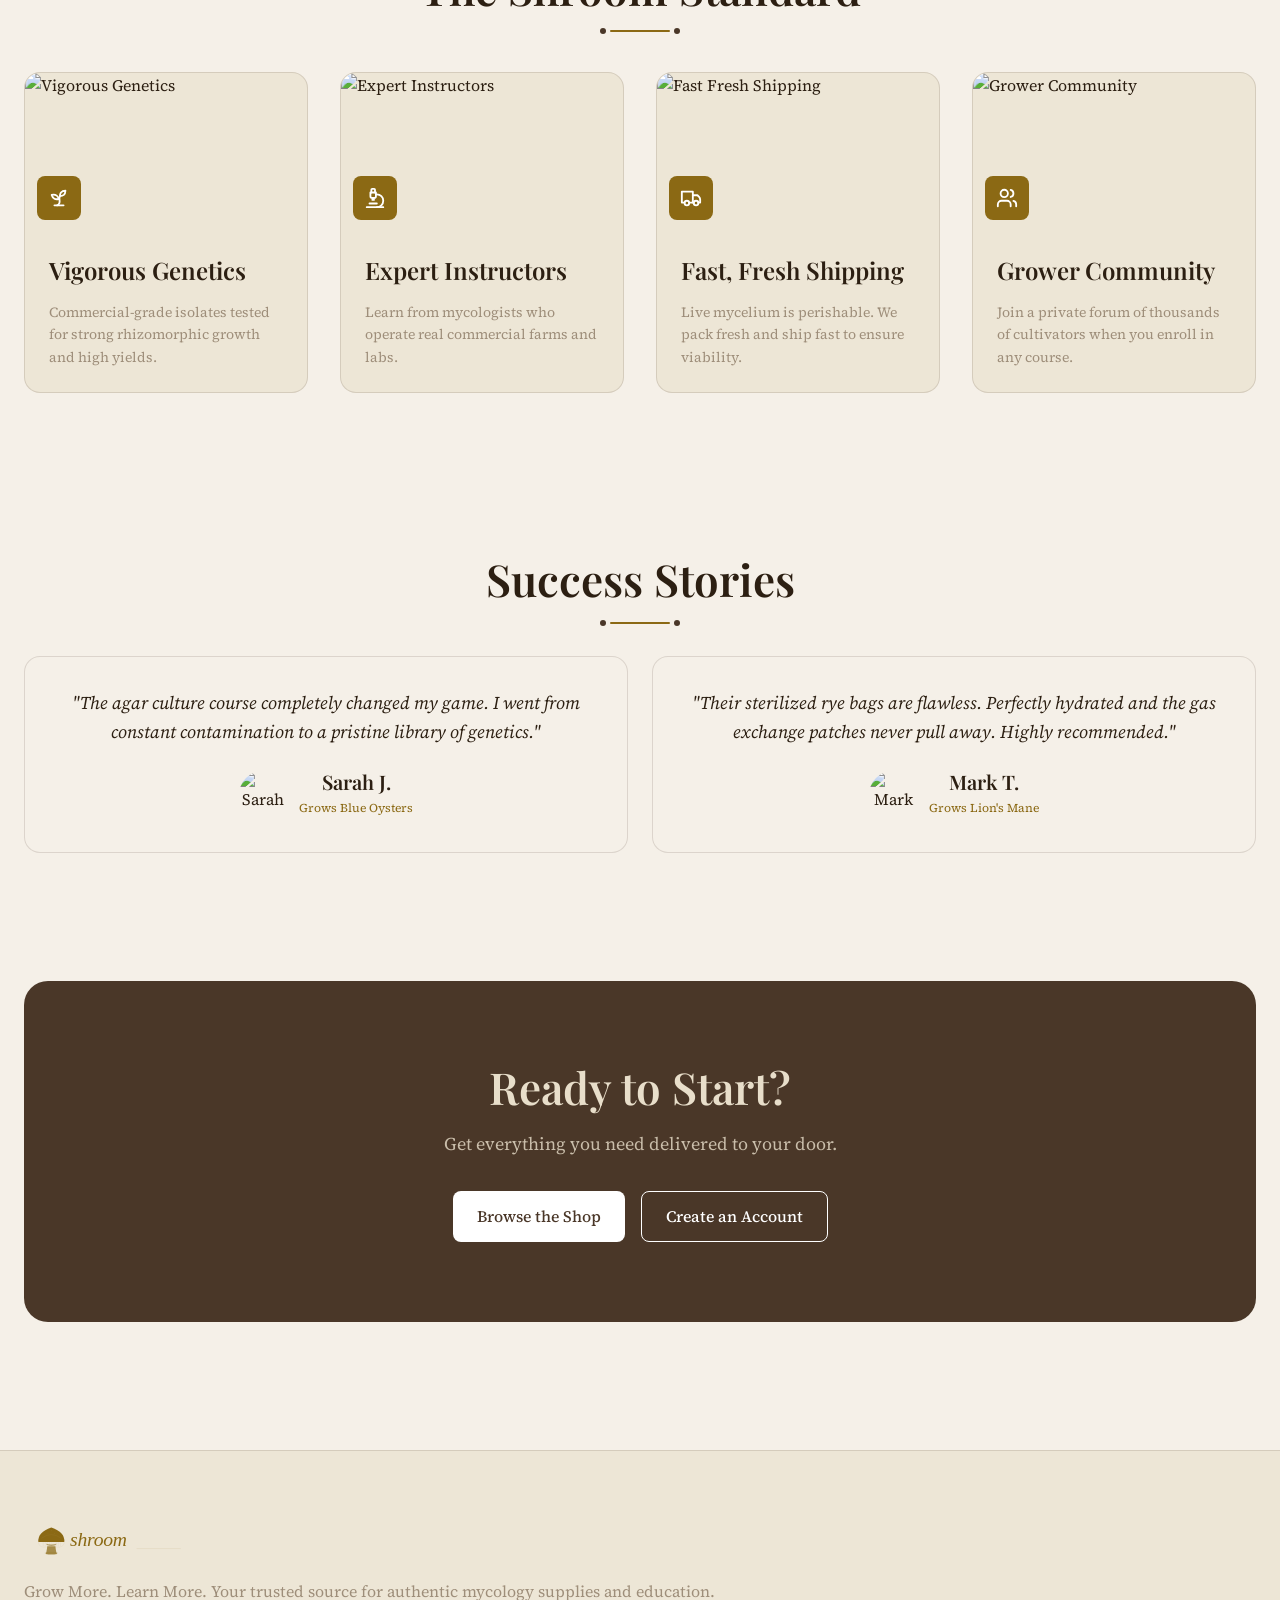
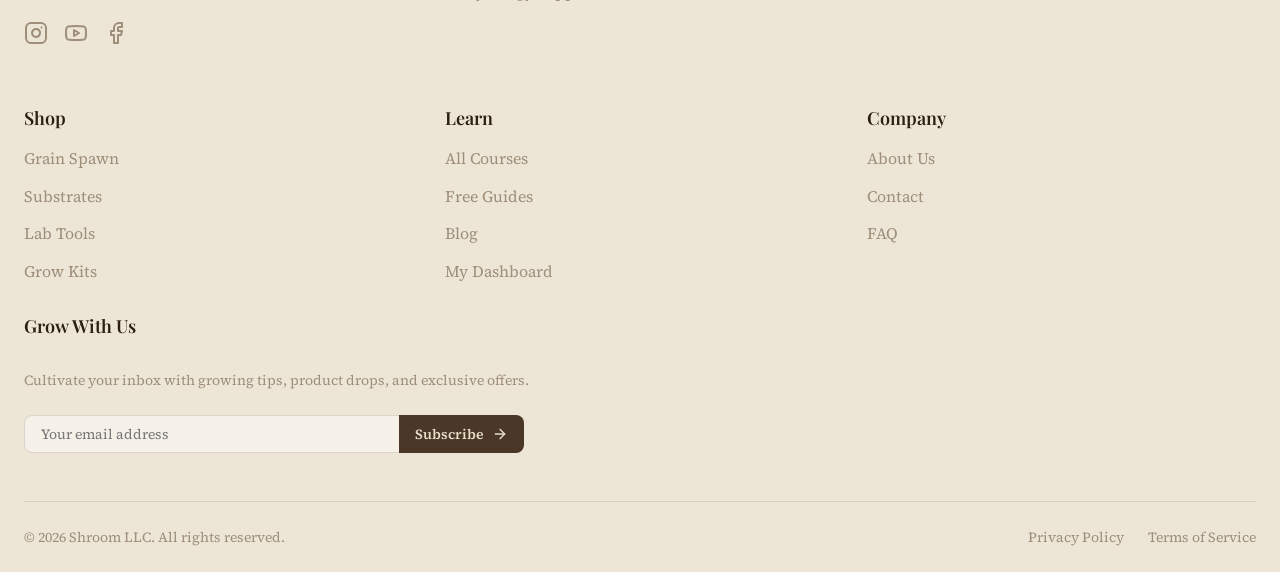
==== commit 67948f34: "c2" ====
--- a/index.html
+++ b/index.html
@@ -25,7 +25,7 @@
       content: '';
       position: absolute;
       inset: 0;
-      background: linear-gradient(to bottom, rgba(15, 11, 8, 0.4), rgba(15, 11, 8, 0.8));
+      background: linear-gradient(to bottom, rgba(0, 0, 0, 0.4), rgba(0, 0, 0, 0.8));
     }
 
     .hero-content {
@@ -395,16 +395,16 @@
       </a>
 
       <ul class="nav-menu">
-        <li><a href="index.html" class="nav-link">Home</a></li>
+        <li><a href="index.html" class="nav-link active">Home</a></li>
         <li><a href="home2.html" class="nav-link">Home 2</a></li>
+        <li><a href="about.html" class="nav-link">About</a></li>
         <li><a href="services.html" class="nav-link">Shop</a></li>
-        <li><a href="about.html" class="nav-link">About</a></li>
+
         <li><a href="blog.html" class="nav-link">Blog</a></li>
         <li><a href="contact.html" class="nav-link">Contact</a></li>
       </ul>
 
       <div class="nav-tools nav-tools-desktop">
-        <div class="nav-divider"></div>
         <button type="button" class="tool-btn rtl-toggle-btn" aria-label="Toggle RTL">
           <svg xmlns="http://www.w3.org/2000/svg" width="24" height="24" viewBox="0 0 24 24" fill="none"
             stroke="currentColor" stroke-width="2" stroke-linecap="round" stroke-linejoin="round"
@@ -422,8 +422,11 @@
             <path d="M12 3a6 6 0 0 0 9 9 9 9 0 1 1-9-9Z" />
           </svg>
         </button>
-        <a href="login.html" class="nav-link" style="font-weight: 600;">Login</a>
-        <a href="dashboard.html" class="nav-link" style="color: var(--color-secondary); font-weight: 600;">Dashboard</a>
+        <div class="nav-divider"></div>
+        <a href="login.html" class="btn btn-secondary"
+          style="padding: var(--space-2) var(--space-4); font-size: var(--font-size-sm);">Login</a>
+        <a href="dashboard.html" class="btn btn-accent"
+          style="padding: var(--space-2) var(--space-4); font-size: var(--font-size-sm);">Dashboard</a>
       </div>
 
       <button class="hamburger-btn" aria-label="Open Menu">
@@ -454,14 +457,19 @@
       </button>
     </div>
     <ul class="nav-drawer-menu">
-      <li><a href="index.html" class="nav-link">Home</a></li>
+      <li><a href="index.html" class="nav-link active">Home</a></li>
       <li><a href="home2.html" class="nav-link">Home 2</a></li>
+      <li><a href="about.html" class="nav-link">About</a></li>
       <li><a href="services.html" class="nav-link">Shop</a></li>
-      <li><a href="about.html" class="nav-link">About</a></li>
+
       <li><a href="blog.html" class="nav-link">Blog</a></li>
       <li><a href="contact.html" class="nav-link">Contact</a></li>
-      <li><a href="dashboard.html" class="nav-link" style="color: var(--color-secondary);">Dashboard</a></li>
-      <li style="margin-top: var(--space-4);"><a href="login.html" class="btn btn-primary btn-block">Login</a></li>
+      <li style="margin-top: var(--space-6);">
+        <a href="login.html" class="btn btn-secondary btn-block">Login</a>
+      </li>
+      <li style="margin-top: var(--space-3);">
+        <a href="dashboard.html" class="btn btn-accent btn-block">Dashboard</a>
+      </li>
     </ul>
     <div class="nav-drawer-tools">
       <button type="button" class="tool-btn rtl-toggle-btn" aria-label="Toggle RTL"
@@ -875,10 +883,31 @@
     </div>
   </footer>
 
-  <script src="assets/js/main.js">
-
+  <button class="back-to-top" id="backToTop" aria-label="Back to Top">
+    <svg xmlns="http://www.w3.org/2000/svg" width="24" height="24" viewBox="0 0 24 24" fill="none" stroke="currentColor"
+      stroke-width="2.5" stroke-linecap="round" stroke-linejoin="round">
+      <path d="m18 15-6-6-6 6" />
+    </svg>
+  </button>
+
+  <script src="assets/js/main.js"></script>
+  <script>
+    const backToTopBtn = document.getElementById('backToTop');
+    window.addEventListener('scroll', () => {
+      if (window.scrollY > 400) {
+        backToTopBtn.classList.add('visible');
+      } else {
+        backToTopBtn.classList.remove('visible');
+      }
+    });
+
+    backToTopBtn.addEventListener('click', () => {
+      window.scrollTo({
+        top: 0,
+        behavior: 'smooth'
+      });
+    });
   </script>
-
 </body>
 
 </html>
--- a/assets/css/style.css
+++ b/assets/css/style.css
@@ -5,9 +5,9 @@
   --color-primary: #4A3728;
   --color-secondary: #8B6914;
   --color-bg-light: #F5F0E8;
-  --color-bg-dark: #0F0B08;
+  --color-bg-dark: #000000;
   --color-surface-light: #EDE6D6;
-  --color-surface-dark: #1A1208;
+  --color-surface-dark: #121212;
   --color-text-light: #2C1F12;
   --color-text-dark: #E8DECA;
   --color-muted: #9E8E7A;
@@ -61,6 +61,10 @@
   /* Components */
   --header-height: 80px;
   --sidebar-width: 260px;
+
+  /* Logo Sizes client */
+  --logo-height-nav: 48px;
+  --logo-height-auth: 80px;
 }
 
 /* Dark Mode */
@@ -68,8 +72,8 @@
   --theme-bg: var(--color-bg-dark);
   --theme-surface: var(--color-surface-dark);
   --theme-text: var(--color-text-dark);
-  --theme-text-muted: rgba(232, 222, 202, 0.6);
-  --theme-border: rgba(232, 222, 202, 0.15);
+  --theme-text-muted: rgba(232, 222, 202, 0.65);
+  --theme-border: rgba(232, 222, 202, 0.25);
 }
 
 /* Reset / Base */
@@ -263,12 +267,12 @@
 
 .btn-accent {
   background-color: var(--color-secondary);
-  color: var(--color-primary);
+  color: #FFFFFF;
 }
 
 .btn-accent:hover {
   background-color: #7a5c10;
-  color: var(--color-primary);
+  color: #FFFFFF;
 }
 
 .btn-block {
@@ -313,6 +317,13 @@
   font-size: var(--font-size-2xl);
   color: var(--theme-text);
   letter-spacing: -0.5px;
+  display: flex;
+  align-items: center;
+}
+
+.nav-brand img {
+  height: var(--logo-height-nav) !important;
+  width: auto;
 }
 
 .nav-menu {
@@ -345,6 +356,16 @@
   transform-origin: left;
 }
 
+.nav-link.active {
+  color: var(--color-primary) !important;
+  font-weight: 700;
+}
+
+.nav-link.active::after {
+  transform: scaleX(1);
+  background: var(--color-primary);
+}
+
 .nav-tools {
   display: flex;
   align-items: center;
@@ -465,16 +486,24 @@
   position: relative;
 }
 
+.auth-logo img {
+  height: var(--logo-height-auth) !important;
+  width: auto;
+  margin: 0 auto;
+}
+
 html.dark .auth-card {
   box-shadow: 0 10px 40px rgba(0, 0, 0, 0.3);
+  border: 1px solid var(--theme-border);
 }
 
 .auth-toggles {
-  position: absolute;
-  top: var(--space-6);
-  right: var(--space-6);
+  position: fixed;
+  top: var(--space-4);
+  right: var(--space-4);
   display: flex;
   gap: var(--space-2);
+  z-index: 9999;
 }
 
 .auth-header {
@@ -629,6 +658,10 @@
 .card:hover {
   transform: translateY(-4px);
   box-shadow: 0 12px 30px rgba(0, 0, 0, 0.08);
+}
+
+html.dark .card {
+  border: 1px solid var(--theme-border);
 }
 
 html.dark .card:hover {
@@ -1024,13 +1057,13 @@
 
 .newsletter-btn:hover {
   background: var(--color-secondary);
-  color: var(--color-primary);
+  color: #FFFFFF;
   transform: translateY(-1px);
 }
 
 html.dark .newsletter-btn {
   background: var(--color-secondary);
-  color: var(--color-primary);
+  color: #FFFFFF;
 }
 
 html.dark .newsletter-btn:hover {
@@ -1398,4 +1431,49 @@
   .auth-card {
     padding: var(--space-6);
   }
+}
+
+/* Back to Top Button */
+.back-to-top {
+  position: fixed;
+  bottom: var(--space-8);
+  right: var(--space-8);
+  width: 52px;
+  height: 52px;
+  background: var(--color-primary);
+  color: var(--color-text-dark);
+  border-radius: 50%;
+  border: 1px solid rgba(255, 255, 255, 0.1);
+  display: flex;
+  align-items: center;
+  justify-content: center;
+  box-shadow: 0 4px 15px rgba(0, 0, 0, 0.2);
+  cursor: pointer;
+  z-index: 1000;
+  opacity: 0;
+  visibility: hidden;
+  transition: all var(--transition-base);
+  transform: translateY(20px);
+}
+
+.back-to-top.visible {
+  opacity: 1;
+  visibility: visible;
+  transform: translateY(0);
+}
+
+.back-to-top:hover {
+  background: var(--color-secondary);
+  color: white;
+  transform: translateY(-5px);
+  box-shadow: 0 8px 25px rgba(0, 0, 0, 0.3);
+}
+
+@media (max-width: 768px) {
+  .back-to-top {
+    bottom: var(--space-6);
+    right: var(--space-6);
+    width: 44px;
+    height: 44px;
+  }
 }
